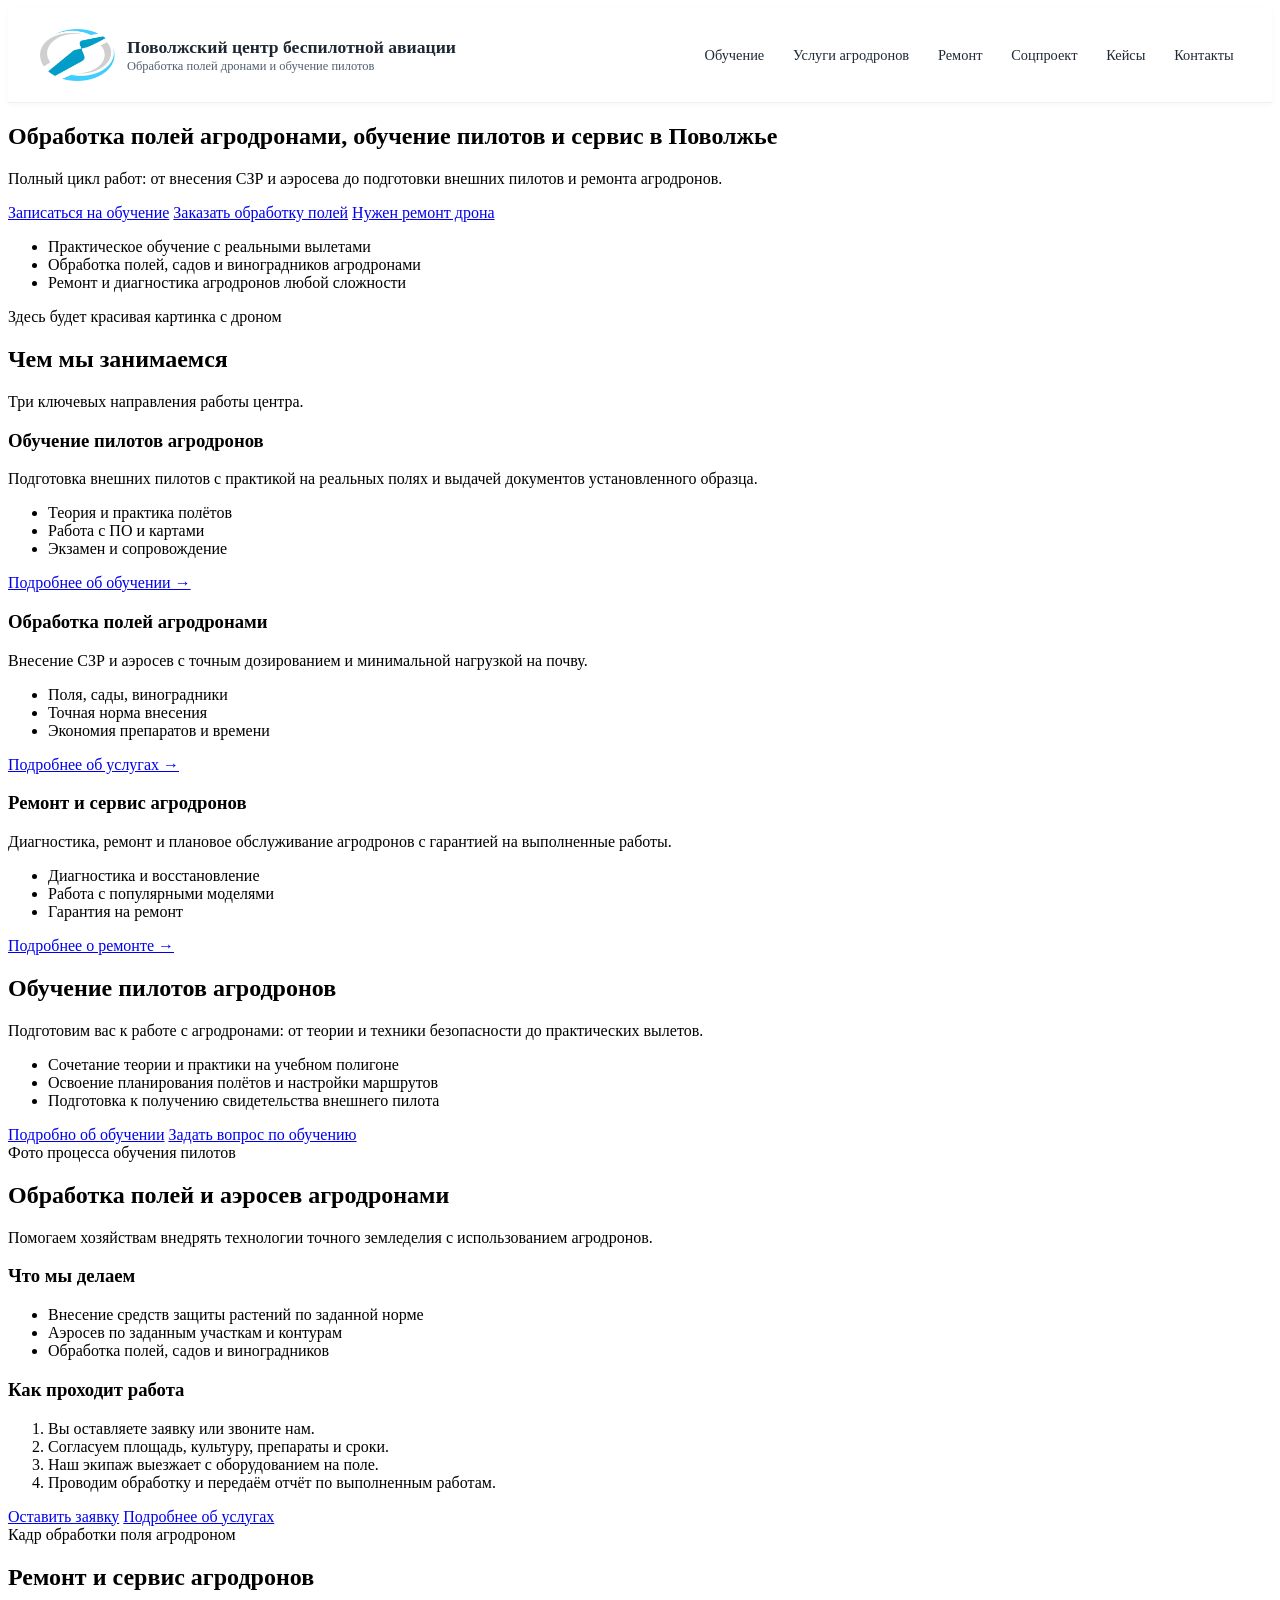
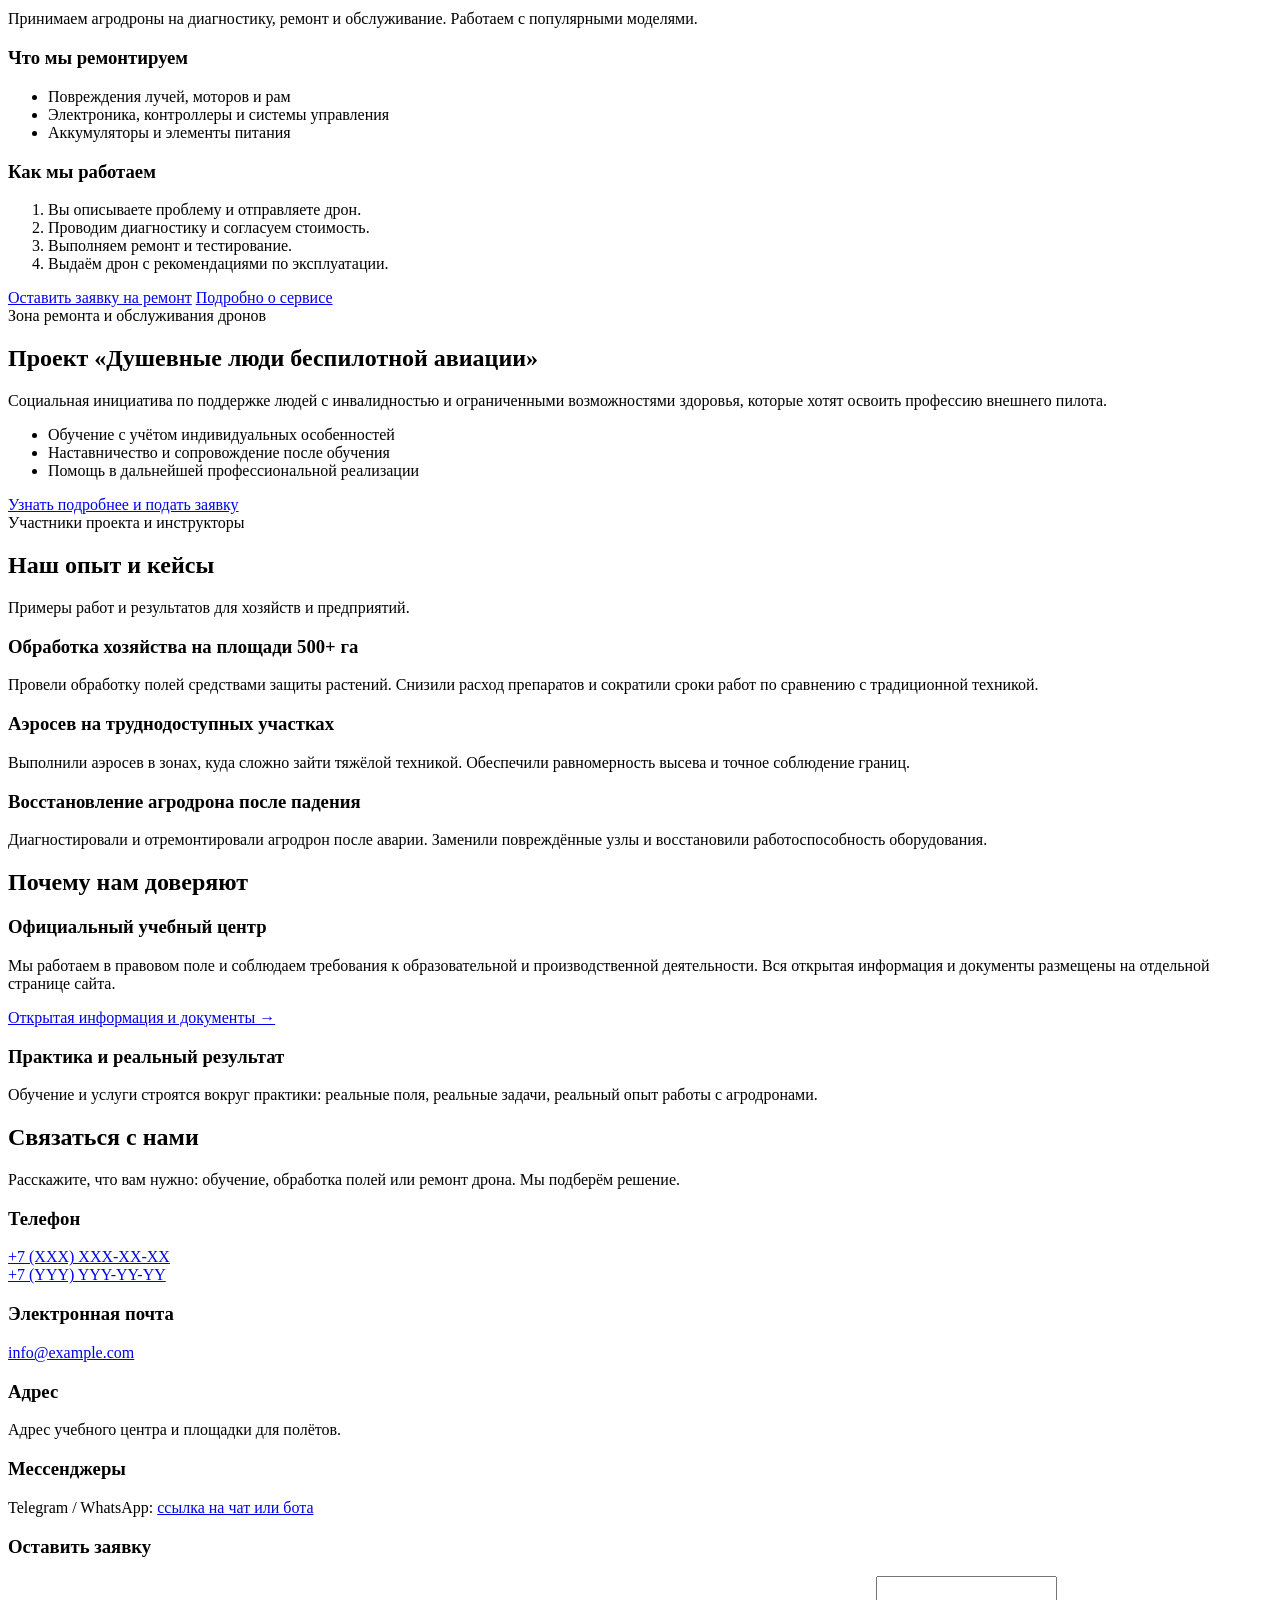
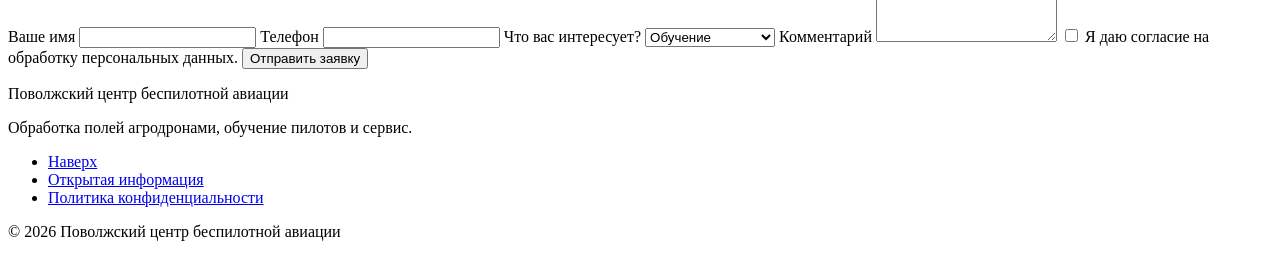
==== index.html @ 27fc717d "хэдер" ====
﻿<!DOCTYPE html>
<html lang="ru">
<head>
    <meta charset="UTF-8">
    <title>Поволжский центр беспилотной авиации — обработка полей и обучение пилотов</title>
    <meta name="viewport" content="width=device-width, initial-scale=1, viewport-fit=cover">
    <meta name="description"
          content="Обработка полей агродронами, обучение пилотов с выдачей свидетельства внешнего пилота, ремонт и сервис агродронов в Поволжье.">


    <link rel="stylesheet" href="assets/style/header-footer.css">
    <link rel="stylesheet" href="assets/style/layout.css">
    <link rel="stylesheet" href="assets/style/main.css">
    <link rel="stylesheet" href="assets/style/sections.css">

    <link rel="preconnect" href="https://fonts.googleapis.com">
    <link rel="preconnect" href="https://fonts.gstatic.com" crossorigin>
    <link href="https://fonts.googleapis.com/css2?family=Manrope:wght@400;500;600;700&display=swap" rel="stylesheet">
</head>

<body class="page">

<header class="site-header">
    <div class="site-header__inner">
        <a class="site-header__logo" href="/">
            <img
                    class="site-header__logo-img"
                    src="assets/img/logo/logo300.png"
                    srcset="
            assets/img/logo/logo300.png 1x,
            assets/img/logo/logo500.png 2x
             "
                    alt="Поволжский центр беспилотной авиации"
                    width="70"
                    height="70"
            >
            <div class="site-header__logo-text">
                <span class="site-header__logo-title">Поволжский центр беспилотной авиации</span>
                <span class="site-header__logo-subtitle">Обработка полей дронами и обучение пилотов</span>
            </div>
        </a>

        <nav class="site-nav" aria-label="Основная навигация">
            <button class="site-nav__toggle" type="button" aria-expanded="false" aria-label="Открыть меню">
                ☰
            </button>
            <ul class="site-nav__list">
                <li class="site-nav__item"><a href="#training" class="site-nav__link">Обучение</a></li>
                <li class="site-nav__item"><a href="#services" class="site-nav__link">Услуги агродронов</a></li>
                <li class="site-nav__item"><a href="#repair" class="site-nav__link">Ремонт</a></li>
                <li class="site-nav__item"><a href="#project-souls" class="site-nav__link">Соцпроект</a></li>
                <li class="site-nav__item"><a href="#cases" class="site-nav__link">Кейсы</a></li>
                <li class="site-nav__item"><a href="#contacts" class="site-nav__link">Контакты</a></li>
            </ul>
        </nav>
    </div>
</header>

<main class="page-main">

    <!-- HERO -->
    <section class="hero" id="top">
        <div class="hero__inner container">
            <div class="hero__content">
                <h1 class="hero__title">
                    Обработка полей агродронами, обучение пилотов и сервис в Поволжье
                </h1>
                <p class="hero__subtitle">
                    Полный цикл работ: от внесения СЗР и аэросева до подготовки внешних пилотов и ремонта агродронов.
                </p>
                <div class="hero__actions">
                    <a href="#training" class="btn btn--primary">Записаться на обучение</a>
                    <a href="#services" class="btn btn--outline">Заказать обработку полей</a>
                    <a href="#repair" class="btn btn--ghost">Нужен ремонт дрона</a>
                </div>
                <ul class="hero__facts">
                    <li>Практическое обучение с реальными вылетами</li>
                    <li>Обработка полей, садов и виноградников агродронами</li>
                    <li>Ремонт и диагностика агродронов любой сложности</li>
                </ul>
            </div>

            <div class="hero__media">
                <!-- Здесь может быть фото/коллаж дрона над полем -->
                <div class="hero__image-placeholder">
                    <!-- Заменишь на <img src="img/hero-drone.jpg" alt="Агродрон над полем"> -->
                    <span>Здесь будет красивая картинка с дроном</span>
                </div>
            </div>
        </div>
    </section>

    <!-- ТРИ НАПРАВЛЕНИЯ -->
    <section class="section section--light">
        <div class="section__inner container">
            <header class="section__header">
                <h2 class="section__title">Чем мы занимаемся</h2>
                <p class="section__subtitle">
                    Три ключевых направления работы центра.
                </p>
            </header>

            <div class="grid grid--3">
                <article class="card card--service">
                    <h3 class="card__title">Обучение пилотов агродронов</h3>
                    <p class="card__text">
                        Подготовка внешних пилотов с практикой на реальных полях и выдачей документов установленного образца.
                    </p>
                    <ul class="card__list">
                        <li>Теория и практика полётов</li>
                        <li>Работа с ПО и картами</li>
                        <li>Экзамен и сопровождение</li>
                    </ul>
                    <a href="#training" class="card__link">Подробнее об обучении →</a>
                </article>

                <article class="card card--service">
                    <h3 class="card__title">Обработка полей агродронами</h3>
                    <p class="card__text">
                        Внесение СЗР и аэросев с точным дозированием и минимальной нагрузкой на почву.
                    </p>
                    <ul class="card__list">
                        <li>Поля, сады, виноградники</li>
                        <li>Точная норма внесения</li>
                        <li>Экономия препаратов и времени</li>
                    </ul>
                    <a href="#services" class="card__link">Подробнее об услугах →</a>
                </article>

                <article class="card card--service">
                    <h3 class="card__title">Ремонт и сервис агродронов</h3>
                    <p class="card__text">
                        Диагностика, ремонт и плановое обслуживание агродронов с гарантией на выполненные работы.
                    </p>
                    <ul class="card__list">
                        <li>Диагностика и восстановление</li>
                        <li>Работа с популярными моделями</li>
                        <li>Гарантия на ремонт</li>
                    </ul>
                    <a href="#repair" class="card__link">Подробнее о ремонте →</a>
                </article>
            </div>
        </div>
    </section>

    <!-- ОБУЧЕНИЕ: ТИЗЕР -->
    <section class="section section--accent" id="training">
        <div class="section__inner container section__inner--split">
            <div class="section__content">
                <h2 class="section__title">Обучение пилотов агродронов</h2>
                <p class="section__subtitle">
                    Подготовим вас к работе с агродронами: от теории и техники безопасности до практических вылетов.
                </p>
                <ul class="section__list">
                    <li>Сочетание теории и практики на учебном полигоне</li>
                    <li>Освоение планирования полётов и настройки маршрутов</li>
                    <li>Подготовка к получению свидетельства внешнего пилота</li>
                </ul>
                <div class="section__actions">
                    <a href="/training.html" class="btn btn--primary">Подробно об обучении</a>
                    <a href="#contacts" class="btn btn--outline">Задать вопрос по обучению</a>
                </div>
            </div>
            <div class="section__media">
                <div class="section__image-placeholder">
                    <!-- Сюда фото обучения: ученики, инструктор, дрон -->
                    <span>Фото процесса обучения пилотов</span>
                </div>
            </div>
        </div>
    </section>

    <!-- УСЛУГИ ПО ПОЛЯМ -->
    <section class="section" id="services">
        <div class="section__inner container section__inner--split">
            <div class="section__content">
                <h2 class="section__title">Обработка полей и аэросев агродронами</h2>
                <p class="section__subtitle">
                    Помогаем хозяйствам внедрять технологии точного земледелия с использованием агродронов.
                </p>

                <h3 class="section__label">Что мы делаем</h3>
                <ul class="section__list">
                    <li>Внесение средств защиты растений по заданной норме</li>
                    <li>Аэросев по заданным участкам и контурам</li>
                    <li>Обработка полей, садов и виноградников</li>
                </ul>

                <h3 class="section__label">Как проходит работа</h3>
                <ol class="section__list section__list--ordered">
                    <li>Вы оставляете заявку или звоните нам.</li>
                    <li>Согласуем площадь, культуру, препараты и сроки.</li>
                    <li>Наш экипаж выезжает с оборудованием на поле.</li>
                    <li>Проводим обработку и передаём отчёт по выполненным работам.</li>
                </ol>

                <div class="section__actions">
                    <a href="#contacts" class="btn btn--primary">Оставить заявку</a>
                    <a href="/services.html" class="btn btn--ghost">Подробнее об услугах</a>
                </div>
            </div>
            <div class="section__media">
                <div class="section__image-placeholder">
                    <!-- Фото дрона над полем/садом -->
                    <span>Кадр обработки поля агродроном</span>
                </div>
            </div>
        </div>
    </section>

    <!-- РЕМОНТ -->
    <section class="section section--light" id="repair">
        <div class="section__inner container section__inner--split">
            <div class="section__content">
                <h2 class="section__title">Ремонт и сервис агродронов</h2>
                <p class="section__subtitle">
                    Принимаем агродроны на диагностику, ремонт и обслуживание. Работаем с популярными моделями.
                </p>

                <h3 class="section__label">Что мы ремонтируем</h3>
                <ul class="section__list">
                    <li>Повреждения лучей, моторов и рам</li>
                    <li>Электроника, контроллеры и системы управления</li>
                    <li>Аккумуляторы и элементы питания</li>
                </ul>

                <h3 class="section__label">Как мы работаем</h3>
                <ol class="section__list section__list--ordered">
                    <li>Вы описываете проблему и отправляете дрон.</li>
                    <li>Проводим диагностику и согласуем стоимость.</li>
                    <li>Выполняем ремонт и тестирование.</li>
                    <li>Выдаём дрон с рекомендациями по эксплуатации.</li>
                </ol>

                <div class="section__actions">
                    <a href="#contacts" class="btn btn--primary">Оставить заявку на ремонт</a>
                    <a href="/repair.html" class="btn btn--ghost">Подробно о сервисе</a>
                </div>
            </div>
            <div class="section__media">
                <div class="section__image-placeholder">
                    <!-- Фото мастерской / ремонт дрона -->
                    <span>Зона ремонта и обслуживания дронов</span>
                </div>
            </div>
        </div>
    </section>

    <!-- СОЦПРОЕКТ -->
    <section class="section section--accent" id="project-souls">
        <div class="section__inner container section__inner--split">
            <div class="section__content">
                <h2 class="section__title">Проект «Душевные люди беспилотной авиации»</h2>
                <p class="section__subtitle">
                    Социальная инициатива по поддержке людей с инвалидностью и ограниченными возможностями здоровья,
                    которые хотят освоить профессию внешнего пилота.
                </p>
                <ul class="section__list">
                    <li>Обучение с учётом индивидуальных особенностей</li>
                    <li>Наставничество и сопровождение после обучения</li>
                    <li>Помощь в дальнейшей профессиональной реализации</li>
                </ul>
                <div class="section__actions">
                    <a href="https://goo.su/6s7KTp" class="btn btn--primary" target="_blank" rel="noopener">
                        Узнать подробнее и подать заявку
                    </a>
                </div>
            </div>
            <div class="section__media">
                <div class="section__image-placeholder">
                    <!-- Фото людей на обучении/в проекте -->
                    <span>Участники проекта и инструкторы</span>
                </div>
            </div>
        </div>
    </section>

    <!-- КЕЙСЫ / ОПЫТ -->
    <section class="section" id="cases">
        <div class="section__inner container">
            <header class="section__header">
                <h2 class="section__title">Наш опыт и кейсы</h2>
                <p class="section__subtitle">
                    Примеры работ и результатов для хозяйств и предприятий.
                </p>
            </header>

            <div class="grid grid--3">
                <article class="card card--case">
                    <h3 class="card__title">Обработка хозяйства на площади 500+ га</h3>
                    <p class="card__text">
                        Провели обработку полей средствами защиты растений. Снизили расход препаратов и сократили
                        сроки работ по сравнению с традиционной техникой.
                    </p>
                </article>

                <article class="card card--case">
                    <h3 class="card__title">Аэросев на труднодоступных участках</h3>
                    <p class="card__text">
                        Выполнили аэросев в зонах, куда сложно зайти тяжёлой техникой. Обеспечили равномерность
                        высева и точное соблюдение границ.
                    </p>
                </article>

                <article class="card card--case">
                    <h3 class="card__title">Восстановление агродрона после падения</h3>
                    <p class="card__text">
                        Диагностировали и отремонтировали агродрон после аварии. Заменили повреждённые узлы и
                        восстановили работоспособность оборудования.
                    </p>
                </article>
            </div>
        </div>
    </section>

    <!-- ДОВЕРИЕ / ДОКИ -->
    <section class="section section--light" id="trust">
        <div class="section__inner container">
            <header class="section__header">
                <h2 class="section__title">Почему нам доверяют</h2>
            </header>

            <div class="grid grid--2">
                <div class="trust-block">
                    <h3 class="trust-block__title">Официальный учебный центр</h3>
                    <p class="trust-block__text">
                        Мы работаем в правовом поле и соблюдаем требования к образовательной и производственной
                        деятельности. Вся открытая информация и документы размещены на отдельной странице сайта.
                    </p>
                    <a href="/info.html" class="trust-block__link">Открытая информация и документы →</a>
                </div>

                <div class="trust-block">
                    <h3 class="trust-block__title">Практика и реальный результат</h3>
                    <p class="trust-block__text">
                        Обучение и услуги строятся вокруг практики: реальные поля, реальные задачи, реальный опыт
                        работы с агродронами.
                    </p>
                </div>
            </div>
        </div>
    </section>

    <!-- КОНТАКТЫ -->
    <section class="section section--contacts" id="contacts">
        <div class="section__inner container section__inner--split">
            <div class="section__content">
                <h2 class="section__title">Связаться с нами</h2>
                <p class="section__subtitle">
                    Расскажите, что вам нужно: обучение, обработка полей или ремонт дрона. Мы подберём решение.
                </p>

                <div class="contacts">
                    <div class="contacts__item">
                        <h3 class="contacts__label">Телефон</h3>
                        <!-- ПОДСТАВЬ СВОИ НОМЕРА -->
                        <p class="contacts__value">
                            <a href="tel:+7XXXXXXXXXX">+7 (XXX) XXX-XX-XX</a><br>
                            <a href="tel:+7YYYYYYYYYY">+7 (YYY) YYY-YY-YY</a>
                        </p>
                    </div>

                    <div class="contacts__item">
                        <h3 class="contacts__label">Электронная почта</h3>
                        <p class="contacts__value">
                            <a href="mailto:info@example.com">info@example.com</a>
                        </p>
                    </div>

                    <div class="contacts__item">
                        <h3 class="contacts__label">Адрес</h3>
                        <p class="contacts__value">
                            Адрес учебного центра и площадки для полётов. <br>
                            <!-- Подставь реальный адрес -->
                        </p>
                    </div>

                    <div class="contacts__item">
                        <h3 class="contacts__label">Мессенджеры</h3>
                        <p class="contacts__value">
                            Telegram / WhatsApp: <a href="#">ссылка на чат или бота</a>
                        </p>
                    </div>
                </div>
            </div>

            <div class="section__media">
                <form class="contact-form">
                    <h3 class="contact-form__title">Оставить заявку</h3>
                    <label class="contact-form__field">
                        <span class="contact-form__label">Ваше имя</span>
                        <input type="text" name="name" required>
                    </label>
                    <label class="contact-form__field">
                        <span class="contact-form__label">Телефон</span>
                        <input type="tel" name="phone" required>
                    </label>
                    <label class="contact-form__field">
                        <span class="contact-form__label">Что вас интересует?</span>
                        <select name="topic">
                            <option value="training">Обучение</option>
                            <option value="services">Обработка полей</option>
                            <option value="repair">Ремонт дрона</option>
                            <option value="other">Другое</option>
                        </select>
                    </label>
                    <label class="contact-form__field">
                        <span class="contact-form__label">Комментарий</span>
                        <textarea name="message" rows="4"></textarea>
                    </label>

                    <label class="contact-form__checkbox">
                        <input type="checkbox" name="agree" required>
                        <span>Я даю согласие на обработку персональных данных.</span>
                    </label>

                    <button type="submit" class="btn btn--primary contact-form__submit">
                        Отправить заявку
                    </button>
                </form>
            </div>
        </div>
    </section>

</main>

<footer class="site-footer">
    <div class="site-footer__inner container">
        <div class="site-footer__left">
            <p class="site-footer__title">
                Поволжский центр беспилотной авиации
            </p>
            <p class="site-footer__text">
                Обработка полей агродронами, обучение пилотов и сервис.
            </p>
        </div>
        <div class="site-footer__middle">
            <ul class="site-footer__nav">
                <li><a href="#top">Наверх</a></li>
                <li><a href="/info.html">Открытая информация</a></li>
                <li><a href="/policy.html">Политика конфиденциальности</a></li>
            </ul>
        </div>
        <div class="site-footer__right">
            <p class="site-footer__copy">
                © <span id="js-year">2025</span> Поволжский центр беспилотной авиации
            </p>
        </div>
    </div>

    <script>
        // Обновление года в футере
        (function () {
            var y = new Date().getFullYear();
            var el = document.getElementById('js-year');
            if (el) el.textContent = y;
        })();

        // Простейший тоггл-меню для мобилок
        (function () {
            var toggle = document.querySelector('.site-nav__toggle');
            var list = document.querySelector('.site-nav__list');
            if (!toggle || !list) return;
            toggle.addEventListener('click', function () {
                var expanded = toggle.getAttribute('aria-expanded') === 'true';
                toggle.setAttribute('aria-expanded', String(!expanded));
                list.classList.toggle('site-nav__list--open');
            });
        })();
    </script>
</footer>

</body>
</html>
---- assets/style/header-footer.css ----
﻿:root {
    /* Цвета хэдера */
    --header-bg: #ffffff;
    --header-border-color: rgba(0, 0, 0, 0.06);
    --header-shadow: 0 2px 6px rgba(0, 0, 0, 0.03);
    --header-shadow-mobile: 0 4px 18px rgba(0, 0, 0, 0.06);

    --header-max-width: 1200px;
    --header-padding-y: 0.6rem;
    --header-padding-x: 1.25rem;

    --logo-size: 75px;
    --logo-title-size: 1.1rem;
    --logo-subtitle-size: 0.78rem;
    --logo-title-color: #1c2733;
    --logo-subtitle-color: #53606f;

    /* Навигация */
    --nav-gap: 1.5rem;
    --nav-link-gap: 1rem;
    --nav-link-font-size: 0.9rem;
    --nav-link-color: #1f2a36;
    --nav-link-hover-color: #2c78b5;
    --nav-underline-start: #286095;
    --nav-underline-end: #2b875a;
}


/* Header */

.site-header {
    position: sticky;
    top: 0;
    z-index: 100;
    background: var(--header-bg);
    border-bottom: 1px solid var(--header-border-color);
    box-shadow: var(--header-shadow);
}

.site-header__inner {
    max-width: var(--header-max-width);
    margin: 0 auto;
    padding: var(--header-padding-y) var(--header-padding-x);

    display: flex;
    align-items: center;
    justify-content: space-between;
    gap: 1.5rem;
}

/* Логотип */

.site-header__logo {
    display: inline-flex;
    align-items: center;
    gap: 0.75rem;
    text-decoration: none;
}

.site-header__logo-img {
    display: block;
    width: var(--logo-size);
    height: var(--logo-size);
    object-fit: contain;
}

.site-header__logo-text {
    display: flex;
    flex-direction: column;
}

.site-header__logo-title {
    font-size: var(--logo-title-size);
    font-weight: 700;
    line-height: 1.3;
    color: var(--logo-title-color);
}

.site-header__logo-subtitle {
    font-size: var(--logo-subtitle-size);
    font-weight: 500;
    line-height: 1.3;
    color: var(--logo-subtitle-color);
}

/* Навигация (desktop) */

.site-nav {
    display: flex;
    align-items: center;
    gap: var(--nav-gap);
}

/* Кнопка-бургер по умолчанию прячем на десктопе */

.site-nav__toggle {
    display: none;
    border: none;
    background: transparent;
    font-size: 1.4rem;
    cursor: pointer;
}

.site-nav__list {
    display: flex;
    align-items: center;
    gap: var(--nav-link-gap);
    list-style: none;
    margin: 0;
    padding: 0;
}

.site-nav__link {
    position: relative;
    display: inline-flex;
    align-items: center;
    padding: 0.35rem 0.4rem;
    font-size: var(--nav-link-font-size);
    font-weight: 500;
    text-decoration: none;
    color: var(--nav-link-color);
    white-space: nowrap;
    transition: color 0.15s ease;
}

.site-nav__link::after {
    content: "";
    position: absolute;
    left: 0.4rem;
    right: 0.4rem;
    bottom: 0.15rem;
    height: 2px;
    border-radius: 999px;
    background: linear-gradient(
            90deg,
            var(--nav-underline-start),
            var(--nav-underline-end)
    );
    transform: scaleX(0);
    transform-origin: center;
    transition: transform 0.18s ease-out;
}

.site-nav__link:hover {
    color: var(--nav-link-hover-color);
}

.site-nav__link:hover::after {
    transform: scaleX(1);
}

/*  Адаптация под разные ширины  */

/* 1150px - слегка уменьшаем лого и заголовок */
@media (max-width: 1150px) {
    .site-header {
        --logo-size: 60px;
        --logo-title-size: 1.1rem;
    }
}

@media (max-width: 995px) {
    .site-header {
        --nav-link-font-size: 0.85rem;
    }

    .site-nav__list {
        gap: 0.8rem;
    }
}

/* 860px — ещё немного уменьшаем лого и заголовок */
@media (max-width: 860px) {
    .site-header {
        --logo-size: 50px;
        --logo-title-size: 1rem;
    }
}

/* Мобильная адаптация (бургер) */
@media (max-width: 800px) {
    .site-header__inner {
        padding: 0.5rem 1rem;
    }

    .site-header {
        --logo-size: 48px;
        --logo-title-size: 0.9rem;
        --logo-subtitle-size: 0.7rem;
        --nav-link-font-size: 0.9rem;    /* меню в выезжающей панели можно оставить чуть крупнее */
    }

    .site-nav__toggle {
        display: inline-flex;
    }

    .site-nav__list {
        position: absolute;
        inset-inline: 0;
        top: 100%;
        margin-top: 0;
        padding: 0.5rem 1rem 0.8rem;
        flex-direction: column;
        align-items: flex-start;
        gap: 0.4rem;

        background: var(--header-bg);
        border-bottom: 1px solid var(--header-border-color);
        box-shadow: var(--header-shadow-mobile);

        max-height: 0;
        overflow: hidden;
        opacity: 0;
        pointer-events: none;
        transition: max-height 0.2s ease, opacity 0.18s ease;
    }

    .site-nav__list--open {
        max-height: 260px;
        opacity: 1;
        pointer-events: auto;
    }

    .site-nav__link {
        padding: 0.25rem 0;
    }
}

@media (min-width: 625px) and (max-width: 800px) {
    .site-header {
        --logo-size: 60px;
        --logo-title-size: 1.1rem;
        --logo-subtitle-size: 0.8rem;
        --nav-link-font-size: 0.9rem;
    }
}
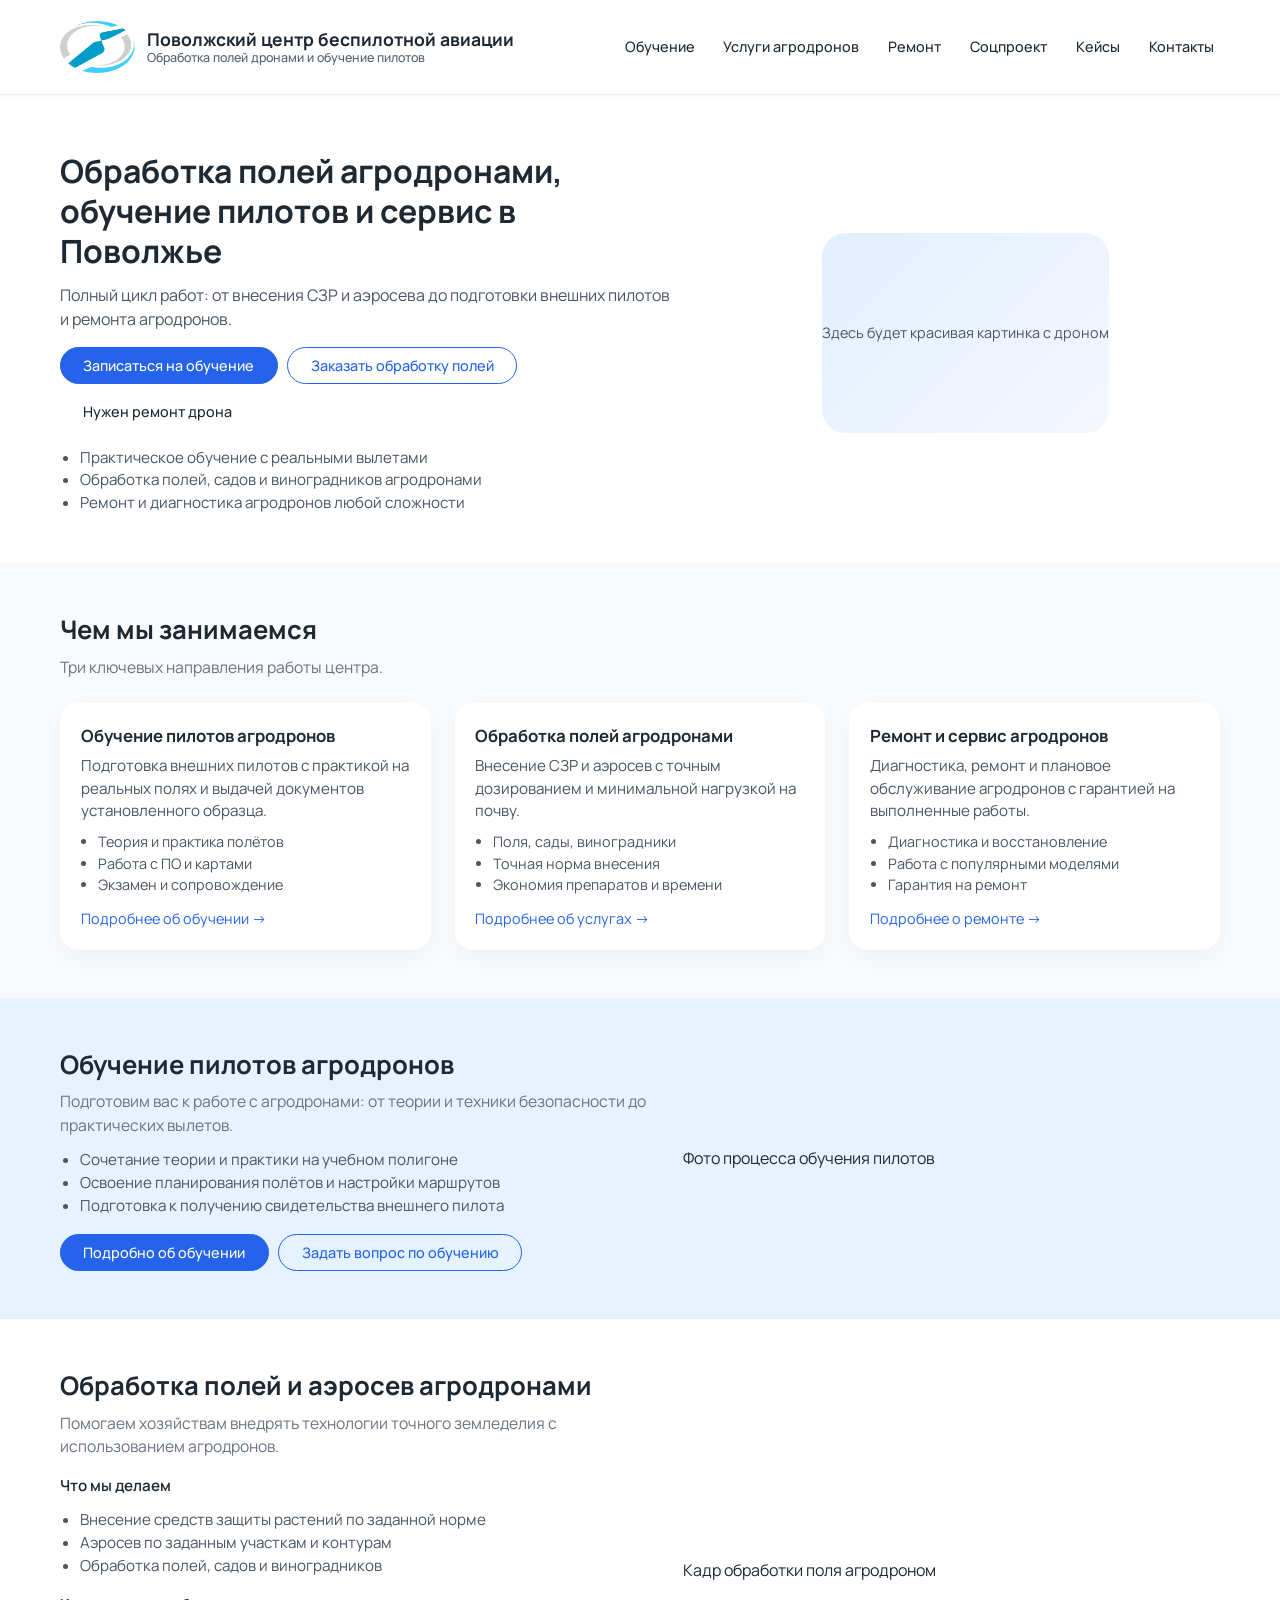
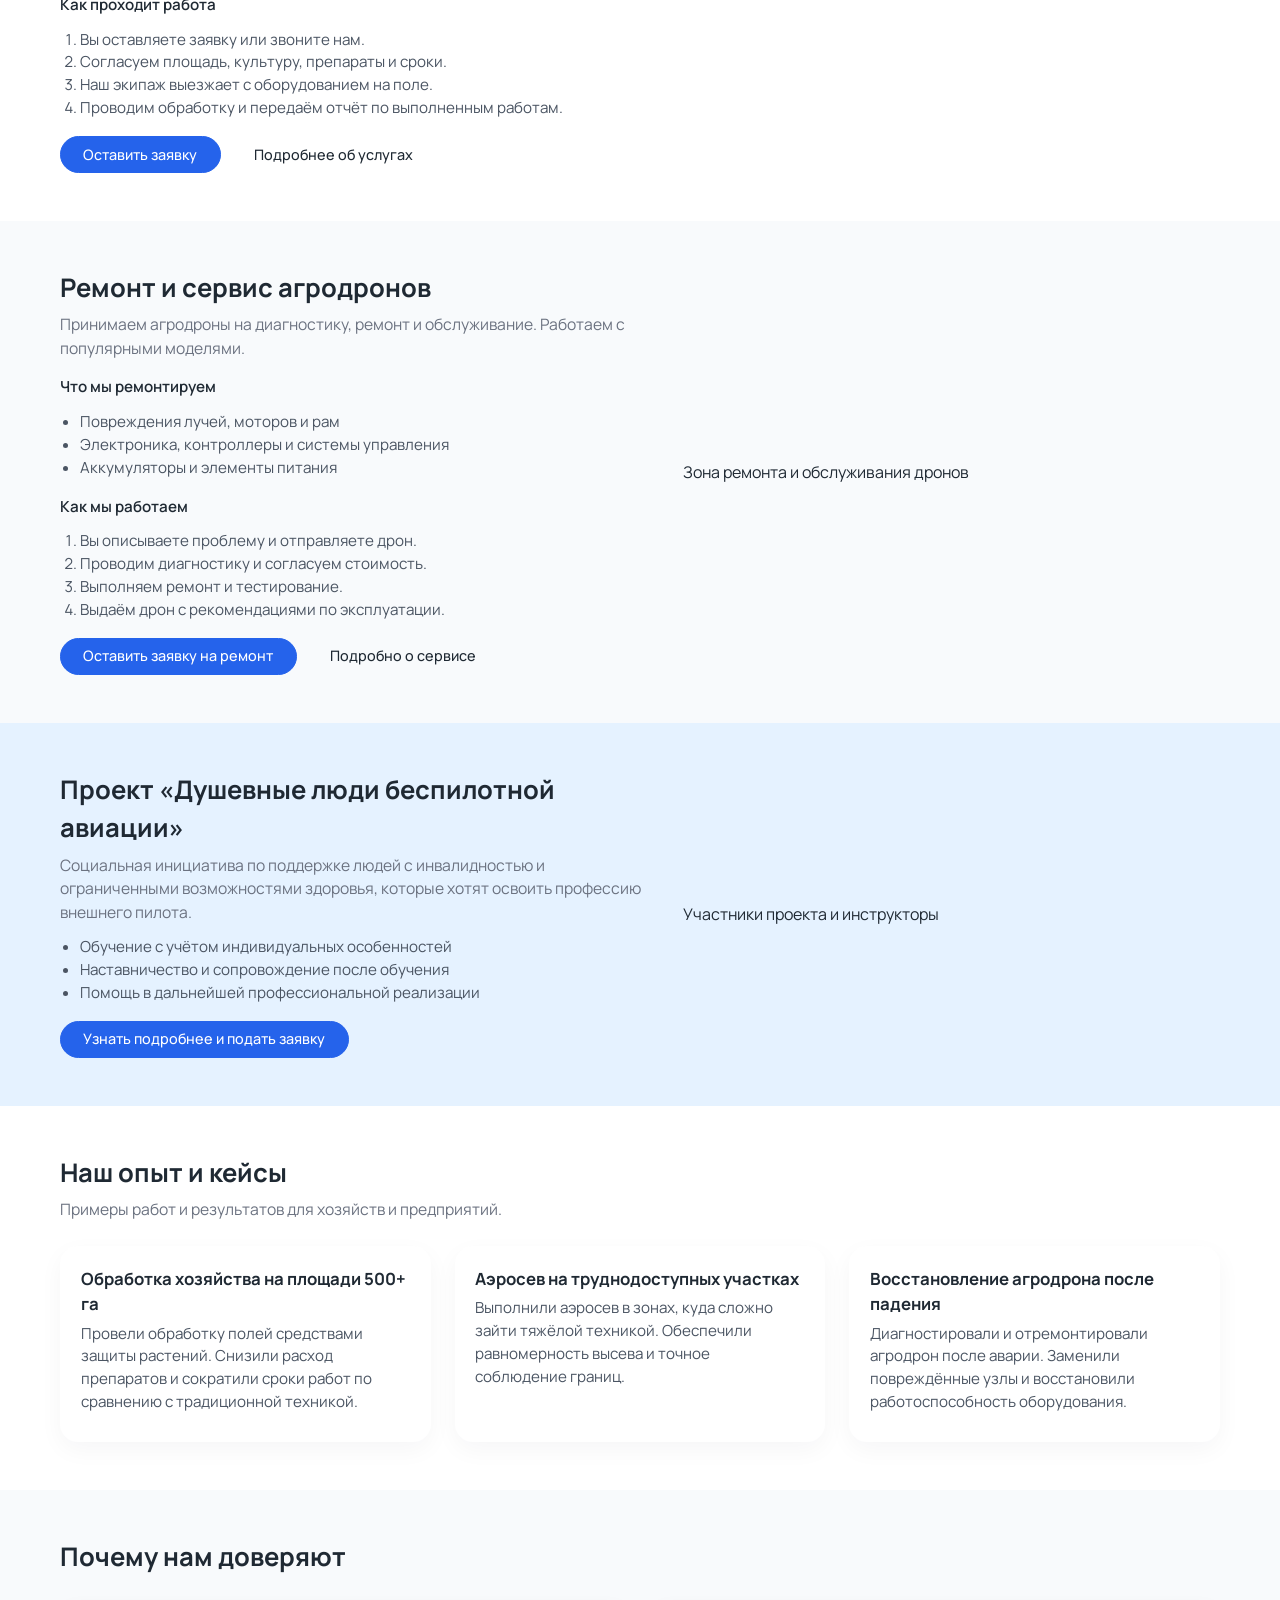
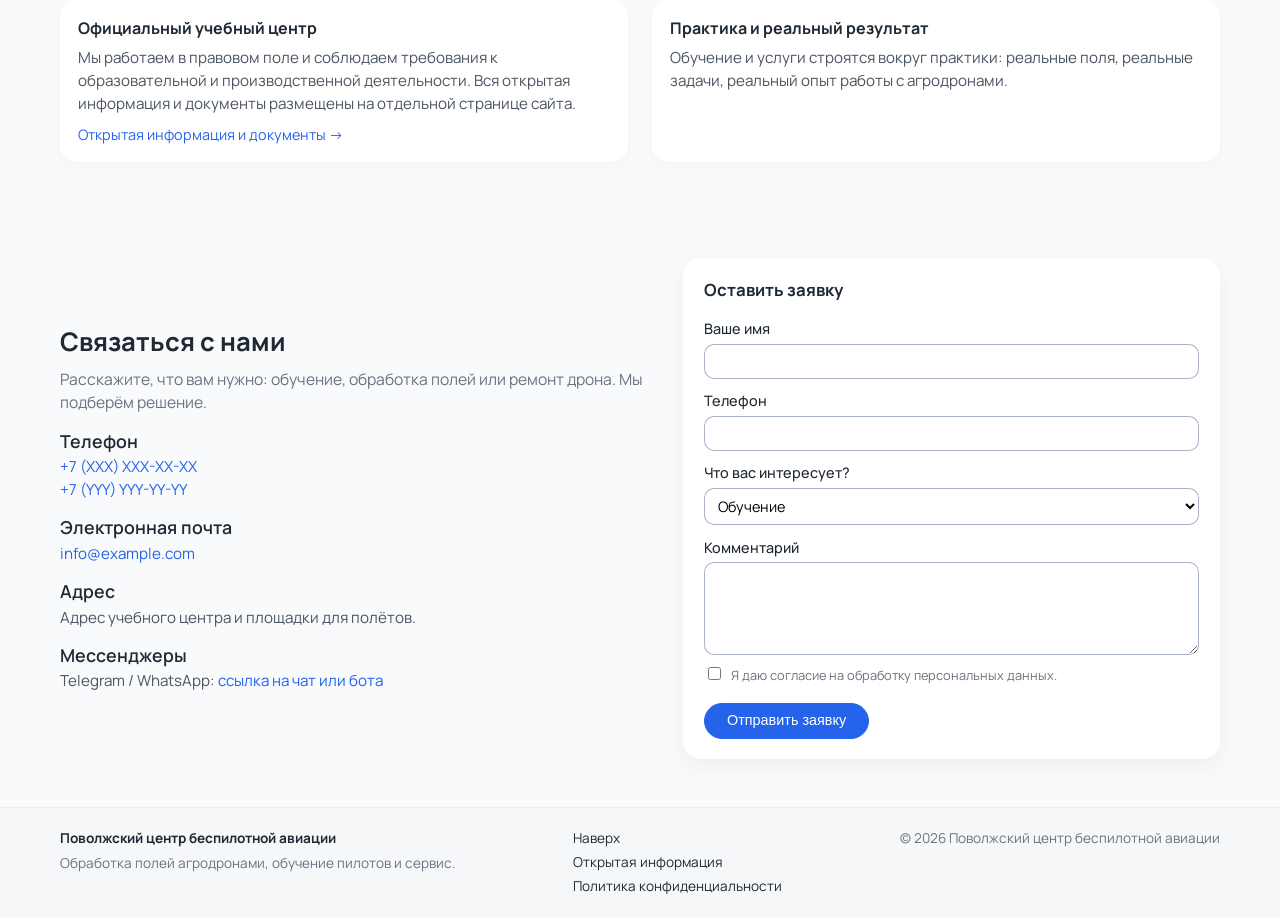
==== commit 5f8db057: "база" ====
--- a/index.html
+++ b/index.html
@@ -8,9 +8,9 @@
           content="Обработка полей агродронами, обучение пилотов с выдачей свидетельства внешнего пилота, ремонт и сервис агродронов в Поволжье.">
 
 
+    <link rel="stylesheet" href="assets/style/main.css">
+    <link rel="stylesheet" href="assets/style/layout.css">
     <link rel="stylesheet" href="assets/style/header-footer.css">
-    <link rel="stylesheet" href="assets/style/layout.css">
-    <link rel="stylesheet" href="assets/style/main.css">
     <link rel="stylesheet" href="assets/style/sections.css">
 
     <link rel="preconnect" href="https://fonts.googleapis.com">
--- a/assets/style/main.css
+++ b/assets/style/main.css
@@ -0,0 +1,183 @@
+﻿:root {
+    color-scheme: light;
+
+    /* Общие цвета страницы */
+    --page-bg: #f5f7fa;
+    --text-main: #1f2933;
+    --text-soft: #4b5563;
+    --text-muted: #6b7280;
+
+    /* Ссылки / акценты */
+    --link-color: #2563eb;
+    --link-hover-color: #1d4ed8;
+
+    /* Обводки, разделители, тени */
+    --border-subtle: rgba(15, 23, 42, 0.06);
+    --shadow-soft: 0 2px 6px rgba(15, 23, 42, 0.04);
+
+    /* Layout */
+    --layout-max-width: 1200px;
+    --layout-padding-x: 1.25rem;
+
+    /* Header */
+    --header-bg: #ffffff;
+    --header-border-color: var(--border-subtle);
+    --header-shadow: 0 2px 6px rgba(0, 0, 0, 0.03);
+    --header-shadow-mobile: 0 4px 18px rgba(0, 0, 0, 0.06);
+
+    --logo-size: 80px;
+    --logo-title-size: 1.2rem;
+    --logo-subtitle-size: 0.78rem;
+    --logo-title-color: #1c2733;
+    --logo-subtitle-color: #53606f;
+
+    --nav-gap: 1.5rem;
+    --nav-link-gap: 1rem;
+    --nav-link-font-size: 0.9rem;
+    --nav-link-color: #1f2a36;
+    --nav-link-hover-color: #2c78b5;
+    --nav-underline-start: #286095;
+    --nav-underline-end: #2b875a;
+
+    /* Footer */
+    --footer-bg: #f5f7f9;
+    --footer-border-color: rgba(0, 0, 0, 0.04);
+    --footer-text-color: #4a5563;
+    --footer-muted-color: #6b7280;
+    --footer-link-color: #1f2933;
+    --footer-link-hover-color: #2c78b5;
+    --footer-font-size: 0.85rem;
+    --footer-padding-y: 1.25rem;
+    --footer-padding-x: 1.25rem;
+
+    /* Секции / карточки */
+    --section-bg: #ffffff;
+    --section-bg-soft: #f8fafc;
+    --section-bg-accent: #e5f2ff;
+    --section-padding-y: 3rem;
+
+    --card-bg: #ffffff;
+    --card-radius: 18px;
+    --card-shadow: 0 8px 24px rgba(15, 23, 42, 0.04);
+
+    /* Кнопки */
+    --btn-radius: 999px;
+    --btn-font-size: 0.9rem;
+    --btn-primary-bg: #2563eb;
+    --btn-primary-hover-bg: #1d4ed8;
+    --btn-primary-color: #ffffff;
+
+    --btn-outline-border: #2563eb;
+    --btn-outline-color: #2563eb;
+    --btn-outline-hover-bg: rgba(37, 99, 235, 0.06);
+
+    --btn-ghost-color: #1f2933;
+    --btn-ghost-hover-bg: rgba(15, 23, 42, 0.04);
+}
+
+/* ===== СБРОС / БАЗА ===== */
+
+*,
+*::before,
+*::after {
+    box-sizing: border-box;
+}
+
+html,
+body {
+    margin: 0;
+    padding: 0;
+}
+
+body {
+    font-family: "Manrope", system-ui, -apple-system, BlinkMacSystemFont, "Segoe UI", sans-serif;
+    background: var(--page-bg);
+    color: var(--text-main);
+    line-height: 1.5;
+}
+
+img {
+    max-width: 100%;
+    height: auto;
+    display: block;
+}
+
+a {
+    color: var(--link-color);
+    text-decoration: none;
+}
+
+a:hover {
+    color: var(--link-hover-color);
+}
+
+p {
+    margin: 0 0 0.75rem;
+}
+
+h1,
+h2,
+h3,
+h4 {
+    margin: 0 0 0.75rem;
+    font-weight: 700;
+}
+
+/* ===== КНОПКИ ===== */
+
+.btn {
+    display: inline-flex;
+    align-items: center;
+    justify-content: center;
+    padding: 0.55rem 1.4rem;
+    border-radius: var(--btn-radius);
+    border: 1px solid transparent;
+
+    font-size: var(--btn-font-size);
+    font-weight: 500;
+    line-height: 1.2;
+
+    cursor: pointer;
+    text-decoration: none;
+
+    transition:
+            background-color 0.18s ease,
+            color 0.18s ease,
+            border-color 0.18s ease,
+            transform 0.1s ease;
+}
+
+.btn:active {
+    transform: translateY(1px);
+}
+
+.btn--primary {
+    background: var(--btn-primary-bg);
+    color: var(--btn-primary-color);
+    border-color: var(--btn-primary-bg);
+}
+
+.btn--primary:hover {
+    background: var(--btn-primary-hover-bg);
+    border-color: var(--btn-primary-hover-bg);
+}
+
+.btn--outline {
+    background: transparent;
+    color: var(--btn-outline-color);
+    border-color: var(--btn-outline-border);
+}
+
+.btn--outline:hover {
+    background: var(--btn-outline-hover-bg);
+}
+
+.btn--ghost {
+    background: transparent;
+    color: var(--btn-ghost-color);
+    border-color: transparent;
+}
+
+.btn--ghost:hover {
+    background: var(--btn-ghost-hover-bg);
+}
--- a/assets/style/layout.css
+++ b/assets/style/layout.css
@@ -0,0 +1,52 @@
+﻿/* ===== ЛЕЙАУТ ===== */
+
+.page {
+    min-height: 100vh;
+    display: flex;
+    flex-direction: column;
+}
+
+.page-main {
+    flex: 1 0 auto;
+}
+
+.site-footer {
+    flex-shrink: 0;
+}
+
+/* Общий контейнер */
+
+.container {
+    width: 100%;
+    max-width: var(--layout-max-width);
+    margin: 0 auto;
+    padding-inline: var(--layout-padding-x);
+}
+
+/* Сетки */
+
+.grid {
+    display: grid;
+    gap: 1.5rem;
+}
+
+.grid--2 {
+    grid-template-columns: repeat(2, minmax(0, 1fr));
+}
+
+.grid--3 {
+    grid-template-columns: repeat(3, minmax(0, 1fr));
+}
+
+@media (max-width: 960px) {
+    .grid--3 {
+        grid-template-columns: repeat(2, minmax(0, 1fr));
+    }
+}
+
+@media (max-width: 640px) {
+    .grid--2,
+    .grid--3 {
+        grid-template-columns: minmax(0, 1fr);
+    }
+}
--- a/assets/style/header-footer.css
+++ b/assets/style/header-footer.css
@@ -23,6 +23,18 @@
     --nav-link-hover-color: #2c78b5;
     --nav-underline-start: #286095;
     --nav-underline-end: #2b875a;
+
+
+    /* Футер */
+    --footer-bg: #f5f7f9;
+    --footer-border-color: rgba(0, 0, 0, 0.04);
+    --footer-text-color: #4a5563;
+    --footer-muted-color: #6b7280;
+    --footer-link-color: #1f2933;
+    --footer-link-hover-color: #2c78b5;
+    --footer-font-size: 0.85rem;
+    --footer-padding-y: 1.25rem;
+    --footer-padding-x: 1.25rem;
 }
 
 
@@ -234,3 +246,92 @@
         --nav-link-font-size: 0.9rem;
     }
 }
+
+
+/* Footer*/
+
+.site-footer {
+    background: var(--footer-bg);
+    border-top: 1px solid var(--footer-border-color);
+    font-size: var(--footer-font-size);
+    color: var(--footer-text-color);
+}
+
+.site-footer__inner {
+    max-width: var(--header-max-width);
+    margin: 0 auto;
+    padding: var(--footer-padding-y) var(--footer-padding-x);
+
+    display: flex;
+    align-items: flex-start;
+    justify-content: space-between;
+    gap: 2rem;
+    flex-wrap: wrap;
+}
+
+/* Левая колонка */
+
+.site-footer__title {
+    margin: 0 0 0.3rem;
+    font-weight: 700;
+    color: var(--footer-link-color);
+}
+
+.site-footer__text {
+    margin: 0;
+    color: var(--footer-muted-color);
+}
+
+/* Средняя колонка */
+
+.site-footer__nav {
+    list-style: none;
+    padding: 0;
+    margin: 0;
+
+    display: flex;
+    flex-direction: column;
+    gap: 0.25rem;
+}
+
+.site-footer__nav a {
+    text-decoration: none;
+    color: var(--footer-link-color);
+    transition: color 0.15s ease;
+}
+
+.site-footer__nav a:hover {
+    color: var(--footer-link-hover-color);
+}
+
+/* Правая колонка (копирайт) */
+
+.site-footer__copy {
+    margin: 0;
+    color: var(--footer-muted-color);
+    text-align: right;
+}
+
+/* Адаптация под маленькие экраны */
+
+@media (max-width: 720px) {
+    .site-footer__inner {
+        flex-direction: column;
+        align-items: flex-start;
+        gap: 1rem;
+    }
+
+    .site-footer__copy {
+        text-align: left;
+    }
+}
+
+@media (max-width: 480px) {
+    .site-footer__inner {
+        padding-inline: 1rem;
+    }
+
+    .site-footer__title {
+        font-size: 0.95rem;
+    }
+}
--- a/assets/style/sections.css
+++ b/assets/style/sections.css
@@ -0,0 +1,311 @@
+﻿/* ===== ОБЩИЕ СЕКЦИИ ===== */
+
+.section {
+    padding-block: var(--section-padding-y);
+    background: var(--section-bg);
+}
+
+.section--light {
+    background: var(--section-bg-soft);
+}
+
+.section--accent {
+    background: var(--section-bg-accent);
+}
+
+.section--contacts {
+    background: var(--section-bg-soft);
+}
+
+.section__inner {
+    max-width: var(--layout-max-width);
+    margin: 0 auto;
+    padding-inline: var(--layout-padding-x);
+}
+
+.section__inner--split {
+    display: grid;
+    grid-template-columns: minmax(0, 1.1fr) minmax(0, 1fr);
+    gap: 2rem;
+    align-items: center;
+}
+
+.section__header {
+    margin-bottom: 1.5rem;
+}
+
+.section__title {
+    font-size: 1.6rem;
+    margin-bottom: 0.4rem;
+}
+
+.section__subtitle {
+    font-size: 0.98rem;
+    color: var(--text-muted);
+    max-width: 40rem;
+}
+
+.section__label {
+    margin-top: 1rem;
+    font-size: 0.95rem;
+    font-weight: 600;
+}
+
+.section__list {
+    margin: 0.4rem 0 0.8rem;
+    padding-left: 1.25rem;
+    font-size: 0.95rem;
+    color: var(--text-soft);
+}
+
+.section__list--ordered {
+    list-style: decimal;
+}
+
+.section__actions {
+    display: flex;
+    flex-wrap: wrap;
+    gap: 0.6rem;
+    margin-top: 1rem;
+}
+
+/* ===== HERO ===== */
+
+.hero {
+    padding-block: 3.5rem 3rem;
+    background: #ffffff;
+}
+
+.hero__inner {
+    max-width: var(--layout-max-width);
+    margin: 0 auto;
+    padding-inline: var(--layout-padding-x);
+
+    display: grid;
+    grid-template-columns: minmax(0, 1.2fr) minmax(0, 1fr);
+    gap: 2.5rem;
+    align-items: center;
+}
+
+.hero__title {
+    font-size: 2rem;
+    line-height: 1.25;
+    margin-bottom: 0.75rem;
+}
+
+.hero__subtitle {
+    font-size: 1rem;
+    color: var(--text-soft);
+    margin-bottom: 1rem;
+}
+
+.hero__actions {
+    display: flex;
+    flex-wrap: wrap;
+    gap: 0.6rem;
+    margin-bottom: 1rem;
+}
+
+.hero__facts {
+    margin: 0;
+    padding-left: 1.25rem;
+    font-size: 0.95rem;
+    color: var(--text-soft);
+}
+
+.hero__media {
+    justify-self: center;
+}
+
+.hero__image-placeholder {
+    width: 100%;
+    min-height: 200px;
+    border-radius: 24px;
+    background: linear-gradient(135deg, #e1efff, #f5f7ff);
+    display: flex;
+    align-items: center;
+    justify-content: center;
+    color: #4b5563;
+    font-size: 0.9rem;
+}
+
+/* ===== КАРТОЧКИ ===== */
+
+.card {
+    background: var(--card-bg);
+    border-radius: var(--card-radius);
+    box-shadow: var(--card-shadow);
+    padding: 1.25rem 1.3rem;
+}
+
+.card__title {
+    font-size: 1.05rem;
+    margin-bottom: 0.4rem;
+}
+
+.card__text {
+    font-size: 0.95rem;
+    color: var(--text-soft);
+    margin-bottom: 0.5rem;
+}
+
+.card__list {
+    margin: 0 0 0.6rem;
+    padding-left: 1.1rem;
+    font-size: 0.9rem;
+    color: var(--text-soft);
+}
+
+.card__link {
+    font-size: 0.9rem;
+}
+
+/* ===== БЛОК ДОВЕРИЯ / TRUST ===== */
+
+.trust-block {
+    padding: 1rem 1.1rem;
+    border-radius: 16px;
+    background: #ffffff;
+    box-shadow: 0 4px 14px rgba(15, 23, 42, 0.03);
+}
+
+.trust-block__title {
+    margin: 0 0 0.45rem;
+    font-size: 1rem;
+}
+
+.trust-block__text {
+    margin: 0;
+    font-size: 0.95rem;
+    color: var(--text-soft);
+}
+
+.trust-block__link {
+    display: inline-flex;
+    margin-top: 0.5rem;
+    font-size: 0.9rem;
+}
+
+/* ===== КОНТАКТЫ / ФОРМА ===== */
+
+.contacts {
+    display: grid;
+    gap: 0.8rem;
+    margin-top: 0.8rem;
+}
+
+.contacts__item {
+    font-size: 0.95rem;
+}
+
+.contacts__label {
+    margin: 0 0 0.1rem;
+    font-weight: 600;
+}
+
+.contacts__value {
+    margin: 0;
+    color: var(--text-soft);
+}
+
+/* Форма */
+
+.contact-form {
+    padding: 1.2rem 1.3rem;
+    border-radius: 18px;
+    background: #ffffff;
+    box-shadow: 0 8px 24px rgba(15, 23, 42, 0.05);
+    display: flex;
+    flex-direction: column;
+    gap: 0.7rem;
+}
+
+.contact-form__title {
+    margin: 0 0 0.3rem;
+    font-size: 1.05rem;
+}
+
+.contact-form__field {
+    display: flex;
+    flex-direction: column;
+    gap: 0.25rem;
+    font-size: 0.9rem;
+}
+
+.contact-form__label {
+    font-weight: 500;
+}
+
+.contact-form input,
+.contact-form select,
+.contact-form textarea {
+    font-family: inherit;
+    font-size: 0.9rem;
+    padding: 0.45rem 0.6rem;
+    border-radius: 10px;
+    border: 1px solid rgba(148, 163, 184, 0.8);
+    background: #ffffff;
+}
+
+.contact-form textarea {
+    resize: vertical;
+    min-height: 90px;
+}
+
+.contact-form__checkbox {
+    display: flex;
+    align-items: flex-start;
+    gap: 0.45rem;
+    font-size: 0.8rem;
+    color: var(--text-muted);
+}
+
+.contact-form__checkbox input {
+    margin-top: 0.1rem;
+}
+
+.contact-form__submit {
+    margin-top: 0.4rem;
+    align-self: flex-start;
+}
+
+/* ===== АДАПТИВ ДЛЯ СЕКЦИЙ ===== */
+
+@media (max-width: 960px) {
+    .hero__inner,
+    .section__inner--split {
+        grid-template-columns: minmax(0, 1fr);
+    }
+
+    .hero__media {
+        order: -1;
+    }
+}
+
+@media (max-width: 640px) {
+    .section {
+        padding-block: 2.2rem;
+    }
+
+    .hero {
+        padding-block: 2.5rem 2rem;
+    }
+
+    .hero__title {
+        font-size: 1.6rem;
+    }
+
+    .section__title {
+        font-size: 1.4rem;
+    }
+
+    .section__actions {
+        flex-direction: column;
+        align-items: stretch;
+    }
+
+    .hero__actions {
+        flex-direction: column;
+        align-items: stretch;
+    }
+}
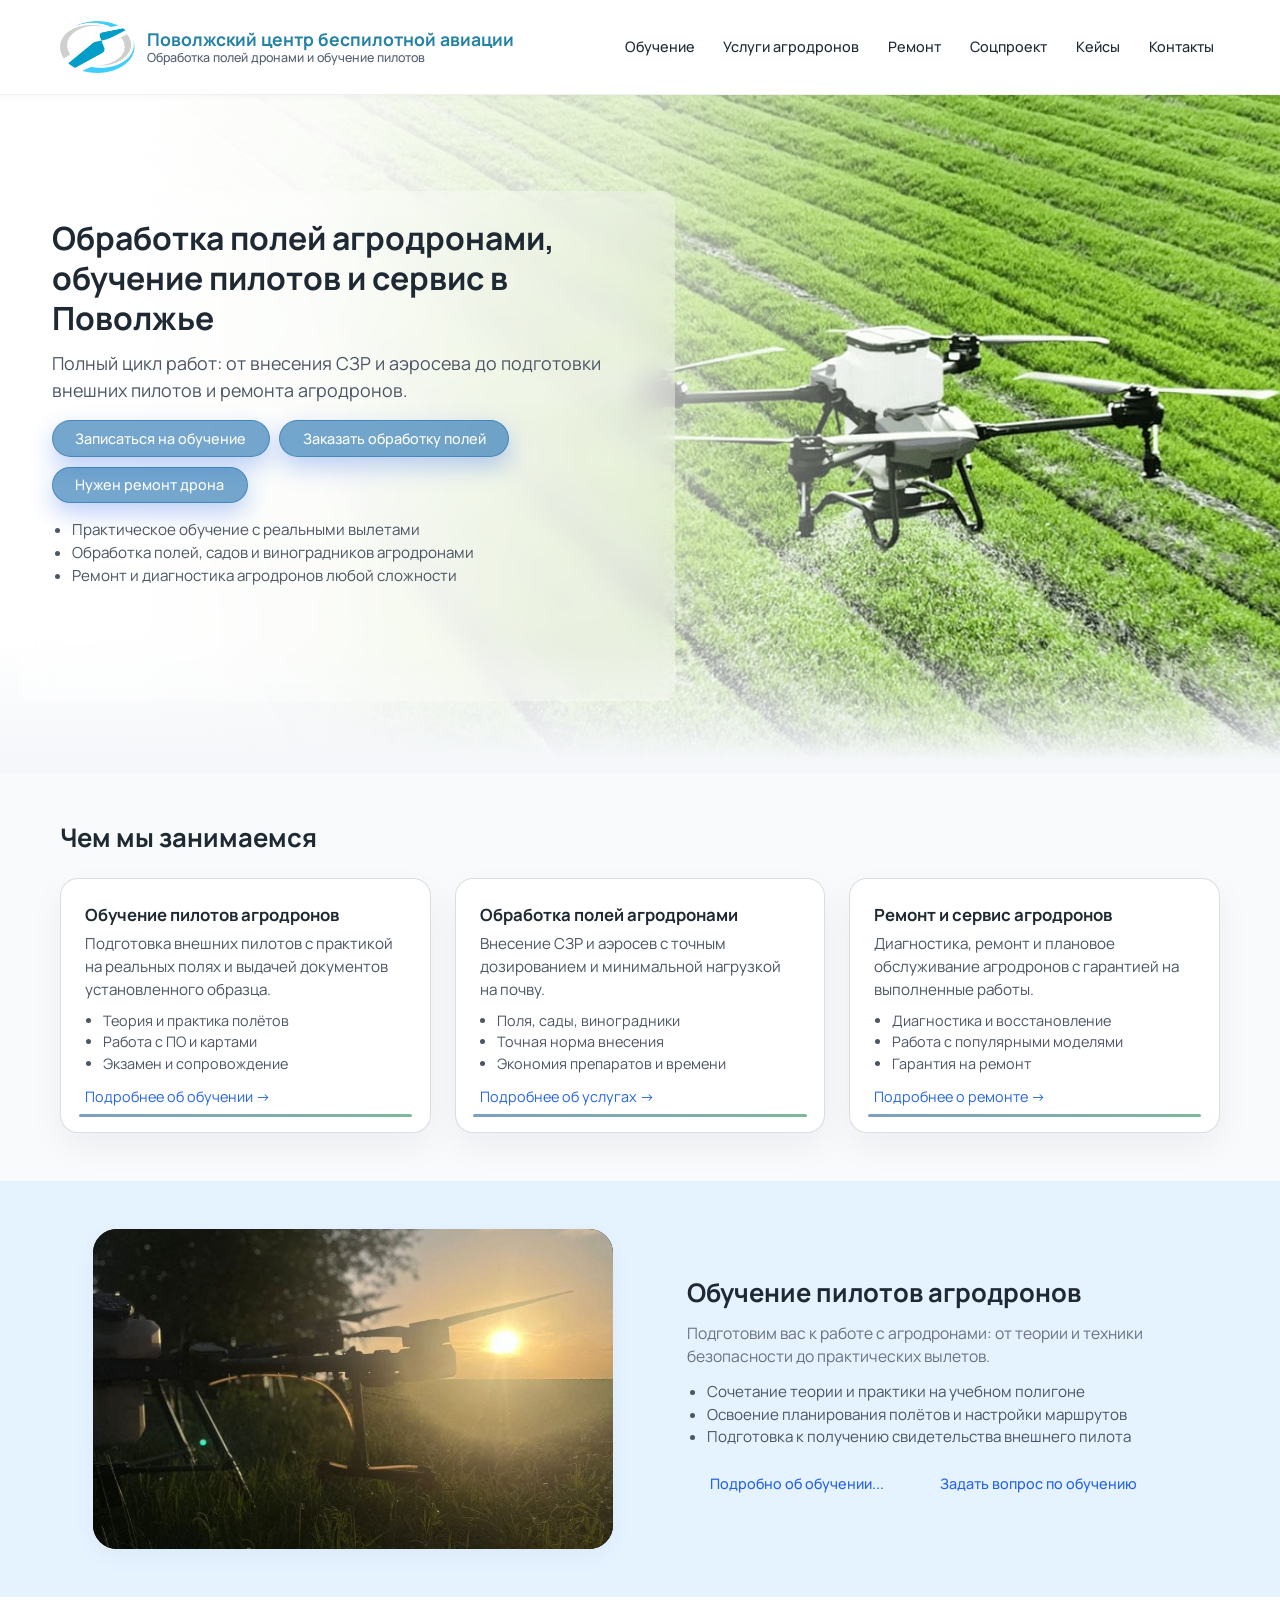
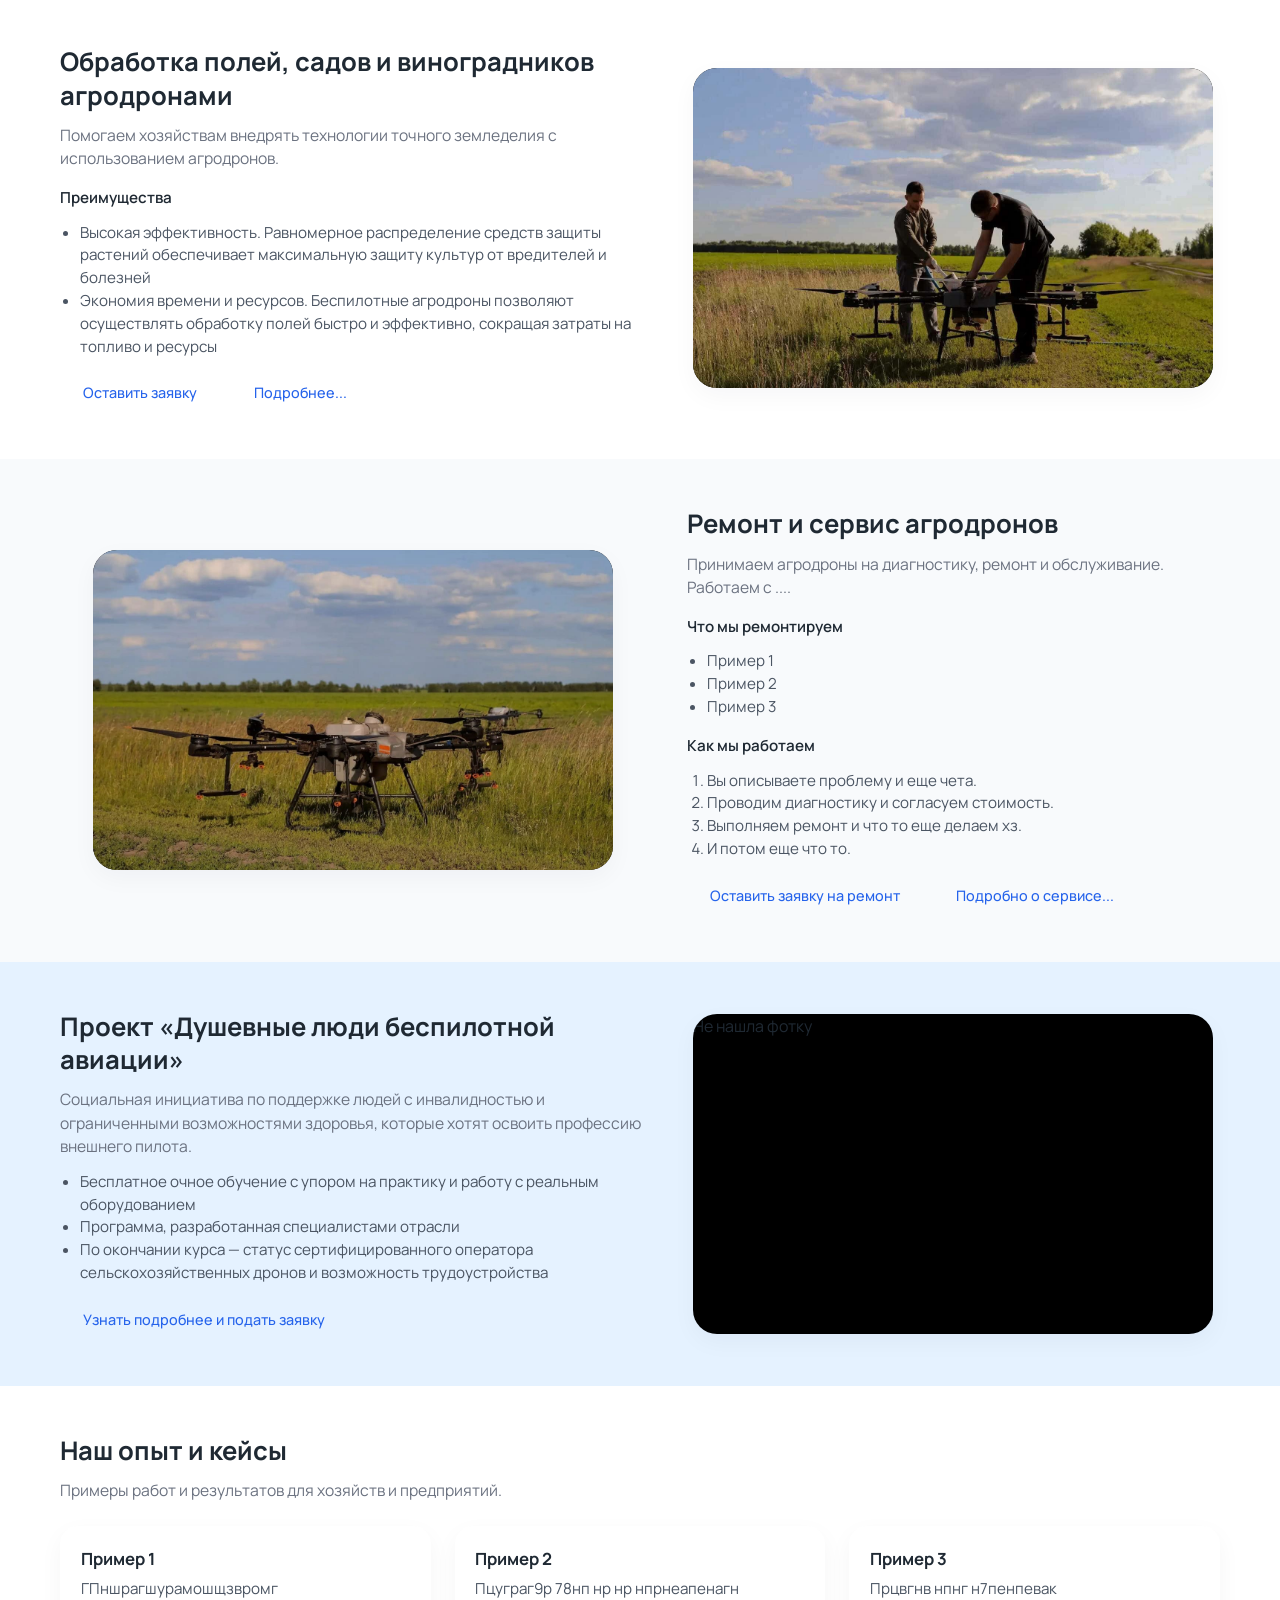
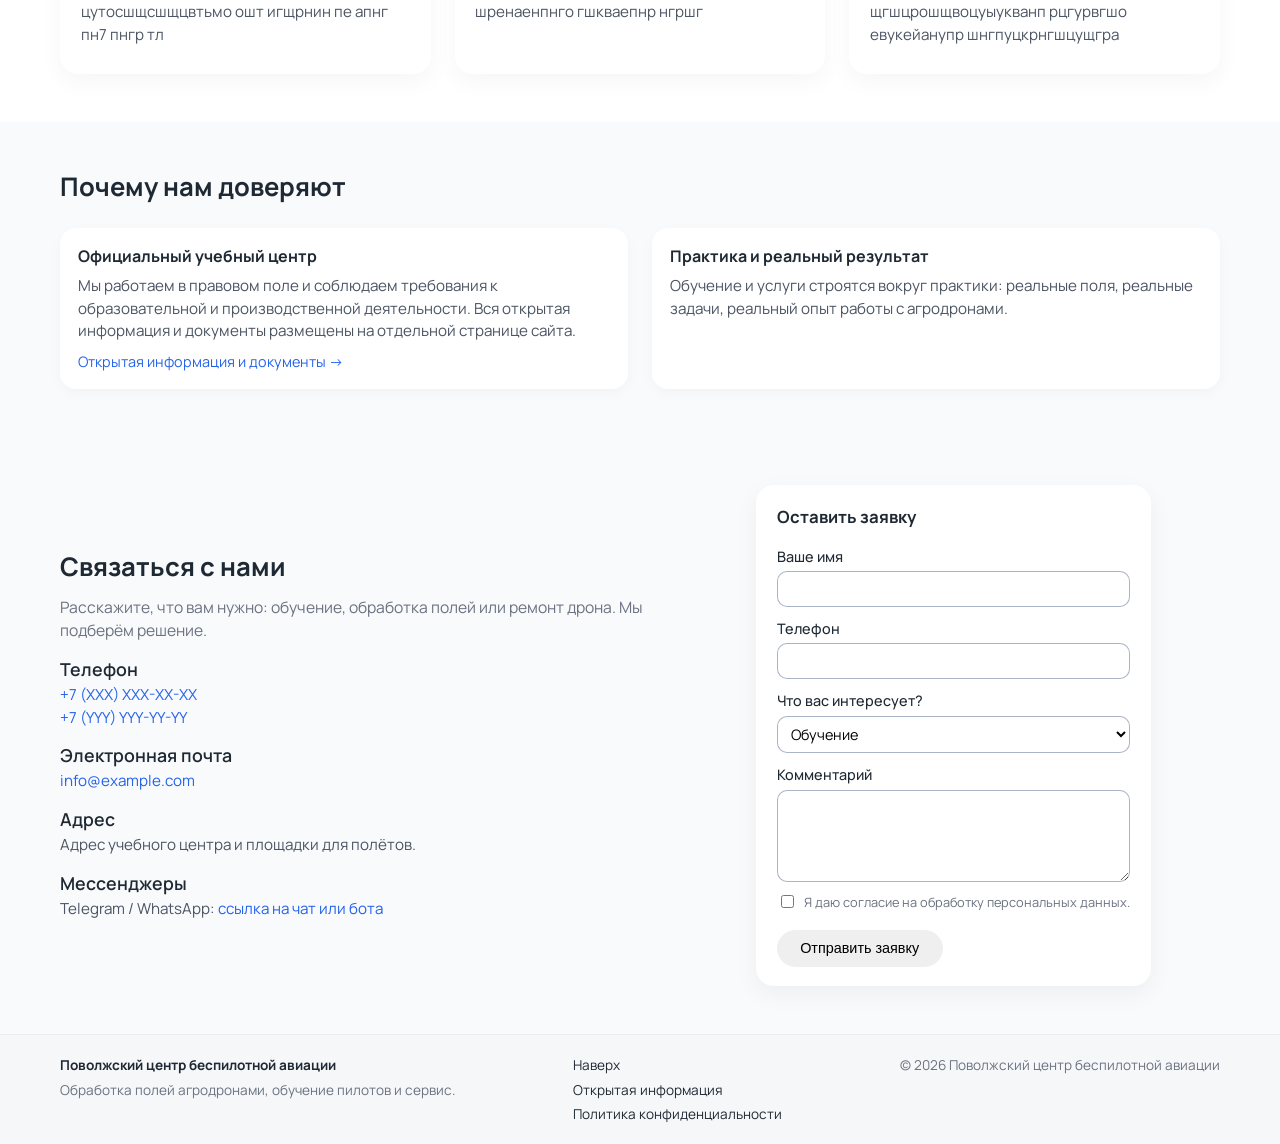
==== commit ca75cf57: "аэ" ====
--- a/index.html
+++ b/index.html
@@ -12,6 +12,8 @@
     <link rel="stylesheet" href="assets/style/layout.css">
     <link rel="stylesheet" href="assets/style/header-footer.css">
     <link rel="stylesheet" href="assets/style/sections.css">
+    <link rel="stylesheet" href="assets/style/hero.css">
+    <link rel="stylesheet" href="assets/style/cards.css">
 
     <link rel="preconnect" href="https://fonts.googleapis.com">
     <link rel="preconnect" href="https://fonts.gstatic.com" crossorigin>
@@ -58,7 +60,6 @@
 
 <main class="page-main">
 
-    <!-- HERO -->
     <section class="hero" id="top">
         <div class="hero__inner container">
             <div class="hero__content">
@@ -69,9 +70,9 @@
                     Полный цикл работ: от внесения СЗР и аэросева до подготовки внешних пилотов и ремонта агродронов.
                 </p>
                 <div class="hero__actions">
-                    <a href="#training" class="btn btn--primary">Записаться на обучение</a>
-                    <a href="#services" class="btn btn--outline">Заказать обработку полей</a>
-                    <a href="#repair" class="btn btn--ghost">Нужен ремонт дрона</a>
+                    <a href="#training" class="btn hero__btn">Записаться на обучение</a>
+                    <a href="#services" class="btn hero__btn">Заказать обработку полей</a>
+                    <a href="#repair" class="btn hero__btn">Нужен ремонт дрона</a>
                 </div>
                 <ul class="hero__facts">
                     <li>Практическое обучение с реальными вылетами</li>
@@ -80,24 +81,14 @@
                 </ul>
             </div>
 
-            <div class="hero__media">
-                <!-- Здесь может быть фото/коллаж дрона над полем -->
-                <div class="hero__image-placeholder">
-                    <!-- Заменишь на <img src="img/hero-drone.jpg" alt="Агродрон над полем"> -->
-                    <span>Здесь будет красивая картинка с дроном</span>
-                </div>
-            </div>
-        </div>
-    </section>
-
-    <!-- ТРИ НАПРАВЛЕНИЯ -->
+        </div>
+    </section>
+
+    <!-- Сервис -->
     <section class="section section--light">
         <div class="section__inner container">
             <header class="section__header">
                 <h2 class="section__title">Чем мы занимаемся</h2>
-                <p class="section__subtitle">
-                    Три ключевых направления работы центра.
-                </p>
             </header>
 
             <div class="grid grid--3">
@@ -143,9 +134,25 @@
         </div>
     </section>
 
-    <!-- ОБУЧЕНИЕ: ТИЗЕР -->
+    <!-- Обучение -->
     <section class="section section--accent" id="training">
         <div class="section__inner container section__inner--split">
+            <div class="section__media">
+                <div class="section__image-placeholder">
+                    <picture class="section__image">
+                        <source
+                                srcset="assets/img/photo/im1.jpg"
+                                sizes="(max-width: 960px) 100vw, 42vw">
+
+                        <img
+                                src="assets/img/photo/im1.jpg"
+                                alt="Фото обучения"
+                                loading="lazy"
+                                width="700"
+                                height="430">
+                    </picture>
+                </div>
+            </div>
             <div class="section__content">
                 <h2 class="section__title">Обучение пилотов агродронов</h2>
                 <p class="section__subtitle">
@@ -157,96 +164,104 @@
                     <li>Подготовка к получению свидетельства внешнего пилота</li>
                 </ul>
                 <div class="section__actions">
-                    <a href="/training.html" class="btn btn--primary">Подробно об обучении</a>
+                    <a href="/training.html" class="btn btn--primary">Подробно об обучении...</a>
                     <a href="#contacts" class="btn btn--outline">Задать вопрос по обучению</a>
                 </div>
             </div>
-            <div class="section__media">
-                <div class="section__image-placeholder">
-                    <!-- Сюда фото обучения: ученики, инструктор, дрон -->
-                    <span>Фото процесса обучения пилотов</span>
-                </div>
-            </div>
-        </div>
-    </section>
-
-    <!-- УСЛУГИ ПО ПОЛЯМ -->
+        </div>
+    </section>
+
+    <!-- обработка -->
     <section class="section" id="services">
         <div class="section__inner container section__inner--split">
             <div class="section__content">
-                <h2 class="section__title">Обработка полей и аэросев агродронами</h2>
+                <h2 class="section__title">Обработка полей, садов и виноградников агродронами</h2>
                 <p class="section__subtitle">
                     Помогаем хозяйствам внедрять технологии точного земледелия с использованием агродронов.
                 </p>
 
-                <h3 class="section__label">Что мы делаем</h3>
+                <h3 class="section__label">Преимущества</h3>
                 <ul class="section__list">
-                    <li>Внесение средств защиты растений по заданной норме</li>
-                    <li>Аэросев по заданным участкам и контурам</li>
-                    <li>Обработка полей, садов и виноградников</li>
+                    <li>Высокая эффективность. Равномерное распределение средств защиты растений обеспечивает максимальную защиту культур от вредителей и болезней</li>
+                    <li>Экономия времени и ресурсов. Беспилотные агродроны позволяют осуществлять обработку полей быстро и эффективно, сокращая затраты на топливо и ресурсы</li>
                 </ul>
 
-                <h3 class="section__label">Как проходит работа</h3>
-                <ol class="section__list section__list--ordered">
-                    <li>Вы оставляете заявку или звоните нам.</li>
-                    <li>Согласуем площадь, культуру, препараты и сроки.</li>
-                    <li>Наш экипаж выезжает с оборудованием на поле.</li>
-                    <li>Проводим обработку и передаём отчёт по выполненным работам.</li>
-                </ol>
 
                 <div class="section__actions">
                     <a href="#contacts" class="btn btn--primary">Оставить заявку</a>
-                    <a href="/services.html" class="btn btn--ghost">Подробнее об услугах</a>
+                    <a href="/services.html" class="btn btn--ghost">Подробнее...</a>
                 </div>
             </div>
             <div class="section__media">
                 <div class="section__image-placeholder">
-                    <!-- Фото дрона над полем/садом -->
-                    <span>Кадр обработки поля агродроном</span>
-                </div>
-            </div>
-        </div>
-    </section>
-
-    <!-- РЕМОНТ -->
+                    <picture class="section__image">
+                        <source
+                                srcset="assets/img/photo/im3.jpg 700w,
+                                assets/img/photo/im3-700.jpg 1400w"
+                                sizes="(max-width: 960px) 100vw, 42vw">
+
+                        <img
+                                src="assets/img/photo/im3-700.jpg"
+                                alt="Фото обучения"
+                                loading="lazy"
+                                width="700"
+                                height="430">
+                    </picture>
+                </div>
+            </div>
+        </div>
+    </section>
+
+    <!-- ремонт -->
     <section class="section section--light" id="repair">
         <div class="section__inner container section__inner--split">
+            <div class="section__media">
+                <div class="section__image-placeholder">
+                    <picture class="section__image">
+                        <source
+                                srcset="assets/img/photo/im2.jpg 700w,
+                                assets/img/photo/im2-700.jpg 1400w"
+                                sizes="(max-width: 960px) 100vw, 42vw">
+
+                        <img
+                                src="assets/img/photo/im2-700.jpg"
+                                alt="Фото обучения"
+                                loading="lazy"
+                                width="700"
+                                height="430">
+                    </picture>
+                </div>
+            </div>
             <div class="section__content">
                 <h2 class="section__title">Ремонт и сервис агродронов</h2>
                 <p class="section__subtitle">
-                    Принимаем агродроны на диагностику, ремонт и обслуживание. Работаем с популярными моделями.
+                    Принимаем агродроны на диагностику, ремонт и обслуживание. Работаем с ....
                 </p>
 
                 <h3 class="section__label">Что мы ремонтируем</h3>
                 <ul class="section__list">
-                    <li>Повреждения лучей, моторов и рам</li>
-                    <li>Электроника, контроллеры и системы управления</li>
-                    <li>Аккумуляторы и элементы питания</li>
+                    <li>Пример 1</li>
+                    <li>Пример 2</li>
+                    <li>Пример 3</li>
                 </ul>
 
                 <h3 class="section__label">Как мы работаем</h3>
                 <ol class="section__list section__list--ordered">
-                    <li>Вы описываете проблему и отправляете дрон.</li>
+                    <li>Вы описываете проблему и еще чета.</li>
                     <li>Проводим диагностику и согласуем стоимость.</li>
-                    <li>Выполняем ремонт и тестирование.</li>
-                    <li>Выдаём дрон с рекомендациями по эксплуатации.</li>
+                    <li>Выполняем ремонт и что то еще делаем хз.</li>
+                    <li>И потом еще что то.</li>
                 </ol>
 
                 <div class="section__actions">
                     <a href="#contacts" class="btn btn--primary">Оставить заявку на ремонт</a>
-                    <a href="/repair.html" class="btn btn--ghost">Подробно о сервисе</a>
-                </div>
-            </div>
-            <div class="section__media">
-                <div class="section__image-placeholder">
-                    <!-- Фото мастерской / ремонт дрона -->
-                    <span>Зона ремонта и обслуживания дронов</span>
-                </div>
-            </div>
-        </div>
-    </section>
-
-    <!-- СОЦПРОЕКТ -->
+                    <a href="/repair.html" class="btn btn--ghost">Подробно о сервисе...</a>
+                </div>
+            </div>
+        </div>
+    </section>
+
+    <!-- соц. проект -->
     <section class="section section--accent" id="project-souls">
         <div class="section__inner container section__inner--split">
             <div class="section__content">
@@ -256,9 +271,9 @@
                     которые хотят освоить профессию внешнего пилота.
                 </p>
                 <ul class="section__list">
-                    <li>Обучение с учётом индивидуальных особенностей</li>
-                    <li>Наставничество и сопровождение после обучения</li>
-                    <li>Помощь в дальнейшей профессиональной реализации</li>
+                    <li>Бесплатное очное обучение с упором на практику и работу с реальным оборудованием</li>
+                    <li>Программа, разработанная специалистами отрасли</li>
+                    <li>По окончании курса — статус сертифицированного оператора сельскохозяйственных дронов и возможность трудоустройства</li>
                 </ul>
                 <div class="section__actions">
                     <a href="https://goo.su/6s7KTp" class="btn btn--primary" target="_blank" rel="noopener">
@@ -268,14 +283,13 @@
             </div>
             <div class="section__media">
                 <div class="section__image-placeholder">
-                    <!-- Фото людей на обучении/в проекте -->
-                    <span>Участники проекта и инструкторы</span>
-                </div>
-            </div>
-        </div>
-    </section>
-
-    <!-- КЕЙСЫ / ОПЫТ -->
+                    <span>Не нашла фотку</span>
+                </div>
+            </div>
+        </div>
+    </section>
+
+    <!-- опыт -->
     <section class="section" id="cases">
         <div class="section__inner container">
             <header class="section__header">
@@ -287,33 +301,30 @@
 
             <div class="grid grid--3">
                 <article class="card card--case">
-                    <h3 class="card__title">Обработка хозяйства на площади 500+ га</h3>
-                    <p class="card__text">
-                        Провели обработку полей средствами защиты растений. Снизили расход препаратов и сократили
-                        сроки работ по сравнению с традиционной техникой.
+                    <h3 class="card__title">Пример 1</h3>
+                    <p class="card__text">
+                        ГПншрагшурамошщзвромг цутосшщсшщцвтьмо ошт игщрнин пе апнг пн7 пнгр тл
                     </p>
                 </article>
 
                 <article class="card card--case">
-                    <h3 class="card__title">Аэросев на труднодоступных участках</h3>
-                    <p class="card__text">
-                        Выполнили аэросев в зонах, куда сложно зайти тяжёлой техникой. Обеспечили равномерность
-                        высева и точное соблюдение границ.
+                    <h3 class="card__title">Пример 2</h3>
+                    <p class="card__text">
+                        Пцуграг9р  78нп нр нр нпрнеапенагн шренаенпнго гшкваепнр нгршг
                     </p>
                 </article>
 
                 <article class="card card--case">
-                    <h3 class="card__title">Восстановление агродрона после падения</h3>
-                    <p class="card__text">
-                        Диагностировали и отремонтировали агродрон после аварии. Заменили повреждённые узлы и
-                        восстановили работоспособность оборудования.
-                    </p>
-                </article>
-            </div>
-        </div>
-    </section>
-
-    <!-- ДОВЕРИЕ / ДОКИ -->
+                    <h3 class="card__title">Пример 3</h3>
+                    <p class="card__text">
+                        Прцвгнв нпнг н7пенпевак щгшцрошщвоцуыукванп рцгурвгшо евукейанупр шнгпуцкрнгшцущгра
+                    </p>
+                </article>
+            </div>
+        </div>
+    </section>
+
+    <!-- доверие -->
     <section class="section section--light" id="trust">
         <div class="section__inner container">
             <header class="section__header">
@@ -341,7 +352,7 @@
         </div>
     </section>
 
-    <!-- КОНТАКТЫ -->
+    <!-- контакты -->
     <section class="section section--contacts" id="contacts">
         <div class="section__inner container section__inner--split">
             <div class="section__content">
--- a/assets/style/main.css
+++ b/assets/style/main.css
@@ -63,19 +63,27 @@
     /* Кнопки */
     --btn-radius: 999px;
     --btn-font-size: 0.9rem;
-    --btn-primary-bg: #2563eb;
-    --btn-primary-hover-bg: #1d4ed8;
-    --btn-primary-color: #ffffff;
-
-    --btn-outline-border: #2563eb;
-    --btn-outline-color: #2563eb;
-    --btn-outline-hover-bg: rgba(37, 99, 235, 0.06);
-
-    --btn-ghost-color: #1f2933;
-    --btn-ghost-hover-bg: rgba(15, 23, 42, 0.04);
+    --btn-hero-bg: rgba(44, 120, 181, 0.66);
+    --btn-hero-hover-bg: rgba(30, 70, 101, 0.86);
+    --btn-hero-color: #ffffff;
 }
 
-/* ===== СБРОС / БАЗА ===== */
+:root {
+    --layout-max-width: 1200px;
+}
+
+@media (min-width: 1440px) {
+    :root {
+        --layout-max-width: 1400px;
+    }
+}
+
+@media (min-width: 1920px) {
+    :root {
+        --layout-max-width: 1600px;
+    }
+}
+
 
 *,
 *::before,
@@ -83,18 +91,22 @@
     box-sizing: border-box;
 }
 
+
 html,
 body {
     margin: 0;
     padding: 0;
 }
 
+
 body {
     font-family: "Manrope", system-ui, -apple-system, BlinkMacSystemFont, "Segoe UI", sans-serif;
     background: var(--page-bg);
     color: var(--text-main);
     line-height: 1.5;
+    font-size: clamp(16px, 0.9vw, 19px);
 }
+
 
 img {
     max-width: 100%;
@@ -123,7 +135,7 @@
     font-weight: 700;
 }
 
-/* ===== КНОПКИ ===== */
+/*  КНОПКИ */
 
 .btn {
     display: inline-flex;
@@ -146,38 +158,3 @@
             border-color 0.18s ease,
             transform 0.1s ease;
 }
-
-.btn:active {
-    transform: translateY(1px);
-}
-
-.btn--primary {
-    background: var(--btn-primary-bg);
-    color: var(--btn-primary-color);
-    border-color: var(--btn-primary-bg);
-}
-
-.btn--primary:hover {
-    background: var(--btn-primary-hover-bg);
-    border-color: var(--btn-primary-hover-bg);
-}
-
-.btn--outline {
-    background: transparent;
-    color: var(--btn-outline-color);
-    border-color: var(--btn-outline-border);
-}
-
-.btn--outline:hover {
-    background: var(--btn-outline-hover-bg);
-}
-
-.btn--ghost {
-    background: transparent;
-    color: var(--btn-ghost-color);
-    border-color: transparent;
-}
-
-.btn--ghost:hover {
-    background: var(--btn-ghost-hover-bg);
-}
--- a/assets/style/layout.css
+++ b/assets/style/layout.css
@@ -1,4 +1,4 @@
-﻿/* ===== ЛЕЙАУТ ===== */
+﻿/*  ЛЕЙАУТ */
 
 .page {
     min-height: 100vh;
--- a/assets/style/header-footer.css
+++ b/assets/style/header-footer.css
@@ -12,7 +12,7 @@
     --logo-size: 75px;
     --logo-title-size: 1.1rem;
     --logo-subtitle-size: 0.78rem;
-    --logo-title-color: #1c2733;
+    --logo-title-color: #2482a5;
     --logo-subtitle-color: #53606f;
 
     /* Навигация */
@@ -163,7 +163,6 @@
 
 /*  Адаптация под разные ширины  */
 
-/* 1150px - слегка уменьшаем лого и заголовок */
 @media (max-width: 1150px) {
     .site-header {
         --logo-size: 60px;
@@ -181,7 +180,6 @@
     }
 }
 
-/* 860px — ещё немного уменьшаем лого и заголовок */
 @media (max-width: 860px) {
     .site-header {
         --logo-size: 50px;
@@ -190,7 +188,7 @@
 }
 
 /* Мобильная адаптация (бургер) */
-@media (max-width: 800px) {
+@media (max-width: 872px) {
     .site-header__inner {
         padding: 0.5rem 1rem;
     }
@@ -199,7 +197,7 @@
         --logo-size: 48px;
         --logo-title-size: 0.9rem;
         --logo-subtitle-size: 0.7rem;
-        --nav-link-font-size: 0.9rem;    /* меню в выезжающей панели можно оставить чуть крупнее */
+        --nav-link-font-size: 0.9rem;
     }
 
     .site-nav__toggle {
@@ -238,7 +236,7 @@
     }
 }
 
-@media (min-width: 625px) and (max-width: 800px) {
+@media (min-width: 625px) and (max-width: 872px) {
     .site-header {
         --logo-size: 60px;
         --logo-title-size: 1.1rem;
@@ -304,7 +302,6 @@
     color: var(--footer-link-hover-color);
 }
 
-/* Правая колонка (копирайт) */
 
 .site-footer__copy {
     margin: 0;
--- a/assets/style/sections.css
+++ b/assets/style/sections.css
@@ -1,4 +1,4 @@
-﻿/* ===== ОБЩИЕ СЕКЦИИ ===== */
+﻿/* ОБЩИЕ СЕКЦИИ */
 
 .section {
     padding-block: var(--section-padding-y);
@@ -35,8 +35,8 @@
 }
 
 .section__title {
-    font-size: 1.6rem;
-    margin-bottom: 0.4rem;
+    font-size: clamp(1.6rem, 2vw, 2.1rem);
+    line-height: 1.3;
 }
 
 .section__subtitle {
@@ -69,67 +69,25 @@
     margin-top: 1rem;
 }
 
-/* ===== HERO ===== */
-
-.hero {
-    padding-block: 3.5rem 3rem;
-    background: #ffffff;
-}
-
-.hero__inner {
-    max-width: var(--layout-max-width);
-    margin: 0 auto;
-    padding-inline: var(--layout-padding-x);
-
-    display: grid;
-    grid-template-columns: minmax(0, 1.2fr) minmax(0, 1fr);
-    gap: 2.5rem;
-    align-items: center;
-}
-
-.hero__title {
-    font-size: 2rem;
-    line-height: 1.25;
-    margin-bottom: 0.75rem;
-}
-
-.hero__subtitle {
-    font-size: 1rem;
-    color: var(--text-soft);
-    margin-bottom: 1rem;
-}
-
-.hero__actions {
-    display: flex;
-    flex-wrap: wrap;
-    gap: 0.6rem;
-    margin-bottom: 1rem;
-}
-
-.hero__facts {
-    margin: 0;
-    padding-left: 1.25rem;
-    font-size: 0.95rem;
-    color: var(--text-soft);
-}
-
-.hero__media {
-    justify-self: center;
-}
-
-.hero__image-placeholder {
-    width: 100%;
-    min-height: 200px;
-    border-radius: 24px;
-    background: linear-gradient(135deg, #e1efff, #f5f7ff);
-    display: flex;
-    align-items: center;
-    justify-content: center;
-    color: #4b5563;
-    font-size: 0.9rem;
-}
-
-/* ===== КАРТОЧКИ ===== */
+
+
+@media (max-width: 640px) {
+    .section {
+        padding-block: 2.2rem;
+    }
+
+
+    .section__title {
+        font-size: 1.2rem;
+    }
+
+    .section__actions {
+        flex-direction: column;
+        align-items: stretch;
+    }
+}
+
+/* КАРТОЧКИ  */
 
 .card {
     background: var(--card-bg);
@@ -160,7 +118,6 @@
     font-size: 0.9rem;
 }
 
-/* ===== БЛОК ДОВЕРИЯ / TRUST ===== */
 
 .trust-block {
     padding: 1rem 1.1rem;
@@ -186,7 +143,7 @@
     font-size: 0.9rem;
 }
 
-/* ===== КОНТАКТЫ / ФОРМА ===== */
+/* КОНТАКТЫ*/
 
 .contacts {
     display: grid;
@@ -269,43 +226,57 @@
     align-self: flex-start;
 }
 
-/* ===== АДАПТИВ ДЛЯ СЕКЦИЙ ===== */
+.section__inner--split {
+    display: grid;
+    grid-template-columns: minmax(0, 1.1fr) minmax(0, 1fr);
+    gap: 2.5rem;
+    align-items: center;
+}
+
+.section__media {
+    display: flex;
+    justify-content: center;
+    align-items: center;
+}
+
+/* Рамка для фото */
+.section__image-placeholder {
+    width: min(100%, 520px);
+    height: clamp(240px, 28vw, 320px);
+    border-radius: 24px;
+    overflow: hidden;
+
+    box-shadow: var(--card-shadow);
+    background: #000;
+}
+
+.section__image-placeholder img {
+    width: 100%;
+    height: 100%;
+    display: block;
+    object-fit: cover;
+}
 
 @media (max-width: 960px) {
-    .hero__inner,
     .section__inner--split {
         grid-template-columns: minmax(0, 1fr);
-    }
-
-    .hero__media {
+        gap: 1.8rem;
+    }
+
+    .section__media {
         order: -1;
+        margin-bottom: 0.6rem;
+    }
+
+    .section__image-placeholder {
+        width: 100%;
+        height: clamp(220px, 45vw, 280px);
+        border-radius: 20px;
     }
 }
 
 @media (max-width: 640px) {
-    .section {
-        padding-block: 2.2rem;
-    }
-
-    .hero {
-        padding-block: 2.5rem 2rem;
-    }
-
-    .hero__title {
-        font-size: 1.6rem;
-    }
-
-    .section__title {
-        font-size: 1.4rem;
-    }
-
-    .section__actions {
-        flex-direction: column;
-        align-items: stretch;
-    }
-
-    .hero__actions {
-        flex-direction: column;
-        align-items: stretch;
-    }
-}
+    .section__inner--split {
+        gap: 1.4rem;
+    }
+}
--- a/assets/style/hero.css
+++ b/assets/style/hero.css
@@ -0,0 +1,257 @@
+﻿/*  HERO */
+
+.hero {
+    padding-block: 0rem 3rem;
+    position: relative;
+    overflow: hidden;
+
+    background-image:
+            linear-gradient(
+                    to bottom,
+                    rgba(255, 255, 255, 0) 90%,
+                    var(--page-bg) 98%
+            ),
+
+            linear-gradient(
+                    90deg,
+                    rgba(255, 255, 255, 1) 0%,
+                    rgba(255, 255, 255, 1) 10%,
+                    rgba(255, 255, 255, 0.96) 25%,
+                    rgba(255, 255, 255, 0.7) 50%,
+                    rgba(255, 255, 255, 0.0) 75%
+            ),
+            url("../img/hero/drone-1500p.jpg");
+
+    background-repeat: no-repeat;
+    background-size: cover;
+    background-position: right center;
+}
+
+/* фон для разных ширин */
+
+@media (max-width: 2000px) {
+    .hero{
+        background-image:
+                linear-gradient(
+                        to bottom,
+                        rgba(255, 255, 255, 0) 80%,   /* верх — прозрачный */
+                        var(--page-bg) 98%  /* низ — белый фон страницы */
+                ),
+
+                linear-gradient(
+                        90deg,
+                        rgba(255, 255, 255, 1) 0%,
+                        rgba(255, 255, 255, 1) 10%,
+                        rgba(255, 255, 255, 0.96) 25%,
+                        rgba(255, 255, 255, 0.7) 50%,
+                        rgba(255, 255, 255, 0.0) 75%
+                ),
+                url("../img/hero/drone-1500.jpg");
+        background-size: cover;
+        background-position: center center;
+    }
+}
+
+@media (max-width: 1000px) {
+    .hero{
+        background-image:
+                linear-gradient(
+                        to bottom,
+                        rgba(255, 255, 255, 0) 90%,   /* верх — прозрачный */
+                        var(--page-bg) 98%  /* низ — белый фон страницы */
+                ),
+
+                linear-gradient(
+                        90deg,
+                        rgba(255, 255, 255, 1) 0%,
+                        rgba(255, 255, 255, 1) 10%,
+                        rgba(255, 255, 255, 0.96) 25%,
+                        rgba(255, 255, 255, 0.7) 50%,
+                        rgba(255, 255, 255, 0.0) 75%
+                ),
+                url("../img/hero/drone-1000.jpg");
+        background-size: cover;
+        background-position: center bottom;
+    }
+}
+
+@media (max-width: 750px) {
+    .hero{
+        background-image:
+                linear-gradient(
+                        to bottom,
+                        rgba(255, 255, 255, 0) 90%,   /* верх — прозрачный */
+                        var(--page-bg) 98%  /* низ — белый фон страницы */
+                ),
+
+                linear-gradient(
+                        90deg,
+                        rgba(255, 255, 255, 1) 0%,
+                        rgba(255, 255, 255, 1) 10%,
+                        rgba(255, 255, 255, 0.96) 25%,
+                        rgba(255, 255, 255, 0.7) 50%,
+                        rgba(255, 255, 255, 0.0) 75%
+                ),
+                url("../img/hero/drone-800.jpg");
+        background-size: cover;
+        background-position: center bottom;
+    }
+}
+
+
+.hero__inner {
+    margin: 0 auto;
+    padding-inline: var(--layout-padding-x);
+
+    display: grid;
+    grid-template-columns: minmax(0, 1.2fr) minmax(0, 1fr);
+    gap: 2.5rem;
+    align-items: stretch;
+
+    padding-block: 2rem 2rem;
+    border-radius: 4px;
+
+    min-height: clamp(420px, 70vh, 900px);
+}
+
+@media (min-width: 2000px) {
+    .hero__inner {
+        grid-template-columns: 3fr 2fr;
+    }
+}
+
+@media (min-width: 900px) {
+    .hero__inner {
+        max-width: 100%;
+    }
+}
+
+.hero__content {
+    border-radius: 0.8rem;
+    padding: 1.7rem 2rem;
+
+    background: rgba(255, 255, 255, 0.35);
+    backdrop-filter: blur(14px);
+    -webkit-backdrop-filter: blur(14px);
+    min-height: 90%;
+    margin: 0;
+}
+
+
+/* вложенный контент hero */
+
+.hero__title {
+    font-size: clamp(2rem, 2.4vw, 2.8rem);
+    line-height: 1.25;
+    margin-bottom: 0.75rem;
+}
+
+@media (max-width: 1100px) {
+    .hero__title {
+        font-size: 1.7rem;
+    }
+}
+
+
+.hero__subtitle {
+    font-size: clamp(1.1rem, 1.4vw, 1.5rem);
+    color: var(--text-soft);
+    margin-bottom: 1rem;
+}
+
+.hero__actions {
+    display: flex;
+    flex-wrap: wrap;
+    gap: 0.6rem;
+    margin-bottom: 1rem;
+}
+
+.hero__facts {
+    margin: 0;
+    padding-left: 1.25rem;
+    font-size: 0.95rem;
+    color: var(--text-soft);
+}
+
+.hero__media {
+    justify-self: center;
+}
+
+.hero__btn{
+    background: var(--btn-hero-bg);
+    color: var(--btn-hero-color);
+    border-color: var(--btn-hero-bg);
+    box-shadow: 0 10px 24px rgba(37, 99, 235, 0.30);
+}
+
+.hero__btn:hover {
+    background: var( --btn-hero-hover-bg);
+    border-color: var( --btn-hero-hover-bg);
+    color: var(--btn-hero-color);
+    box-shadow: 0 12px 26px rgba(37, 99, 235, 0.38);
+}
+
+/* лёгкий вертикальный отступ текста на больших */
+
+@media (min-width: 800px) {
+    .hero__content {
+        margin-top: 2rem;
+        margin-bottom: 2rem;
+    }
+}
+
+@media (min-width: 1000px) {
+    .hero__content {
+        margin-top: 4rem;
+        margin-bottom: 4rem;
+    }
+}
+
+
+
+@media (max-width: 890px) {
+    .hero__inner {
+        grid-template-columns: 2fr 1fr;
+    }
+
+    .hero__media {
+        order: -1;
+    }
+}
+
+@media (max-width: 750px) {
+    .hero__inner {
+        grid-template-columns: 3fr 1fr;
+    }
+}
+
+@media (max-width: 705px) {
+    .hero__inner {
+        grid-template-columns: 4fr 1fr;
+    }
+}
+
+@media (max-width: 640px) {
+    .hero__inner{
+        grid-template-columns: 1fr;
+    }
+}
+
+
+
+
+@media (max-width: 640px) {
+    .hero {
+        padding-block: 2.5rem 2rem;
+    }
+
+    .hero__title {
+        font-size: 1.3rem;
+    }
+
+
+    .hero__actions {
+        flex-direction: column;
+        align-items: stretch;
+    }
+}
--- a/assets/style/cards.css
+++ b/assets/style/cards.css
@@ -0,0 +1,57 @@
+﻿/* Карточки услуг */
+
+.card--service {
+    position: relative;
+    overflow: hidden;
+
+    border: 1px solid rgba(148, 163, 184, 0.35); /* мягкий контур */
+    box-shadow: 0 14px 34px rgba(15, 23, 42, 0.05);
+    padding: 1.4rem 1.5rem 1.5rem;
+
+    transition:
+            box-shadow 0.18s ease,
+            transform 0.18s ease,
+            border-color 0.18s ease,
+            background-color 0.18s ease;
+}
+
+/* Цветная полоска снизу как на навигации */
+
+.card--service::after {
+    content: "";
+    position: absolute;
+    inset-inline: 1.1rem;
+    bottom: 0.95rem;
+    height: 3px;
+    border-radius: 999px;
+    background: linear-gradient(
+            90deg,
+            var(--nav-underline-start),
+            var(--nav-underline-end)
+    );
+    opacity: 0.6;
+}
+
+/* Лёгкий подсвет в углу */
+
+.card--service::before {
+    content: "";
+    position: absolute;
+    inset: -40% -30% auto auto;
+    background: radial-gradient(
+            circle at top right,
+            rgba(40, 96, 149, 0.10),
+            transparent 60%
+    );
+    pointer-events: none;
+}
+
+/* Ховер */
+
+.card--service:hover,
+.card--service:focus-within {
+    transform: translateY(-2px);
+    box-shadow: 0 18px 40px rgba(15, 23, 42, 0.08);
+    border-color: rgba(148, 163, 184, 0.55);
+    background-color: #ffffff;
+}
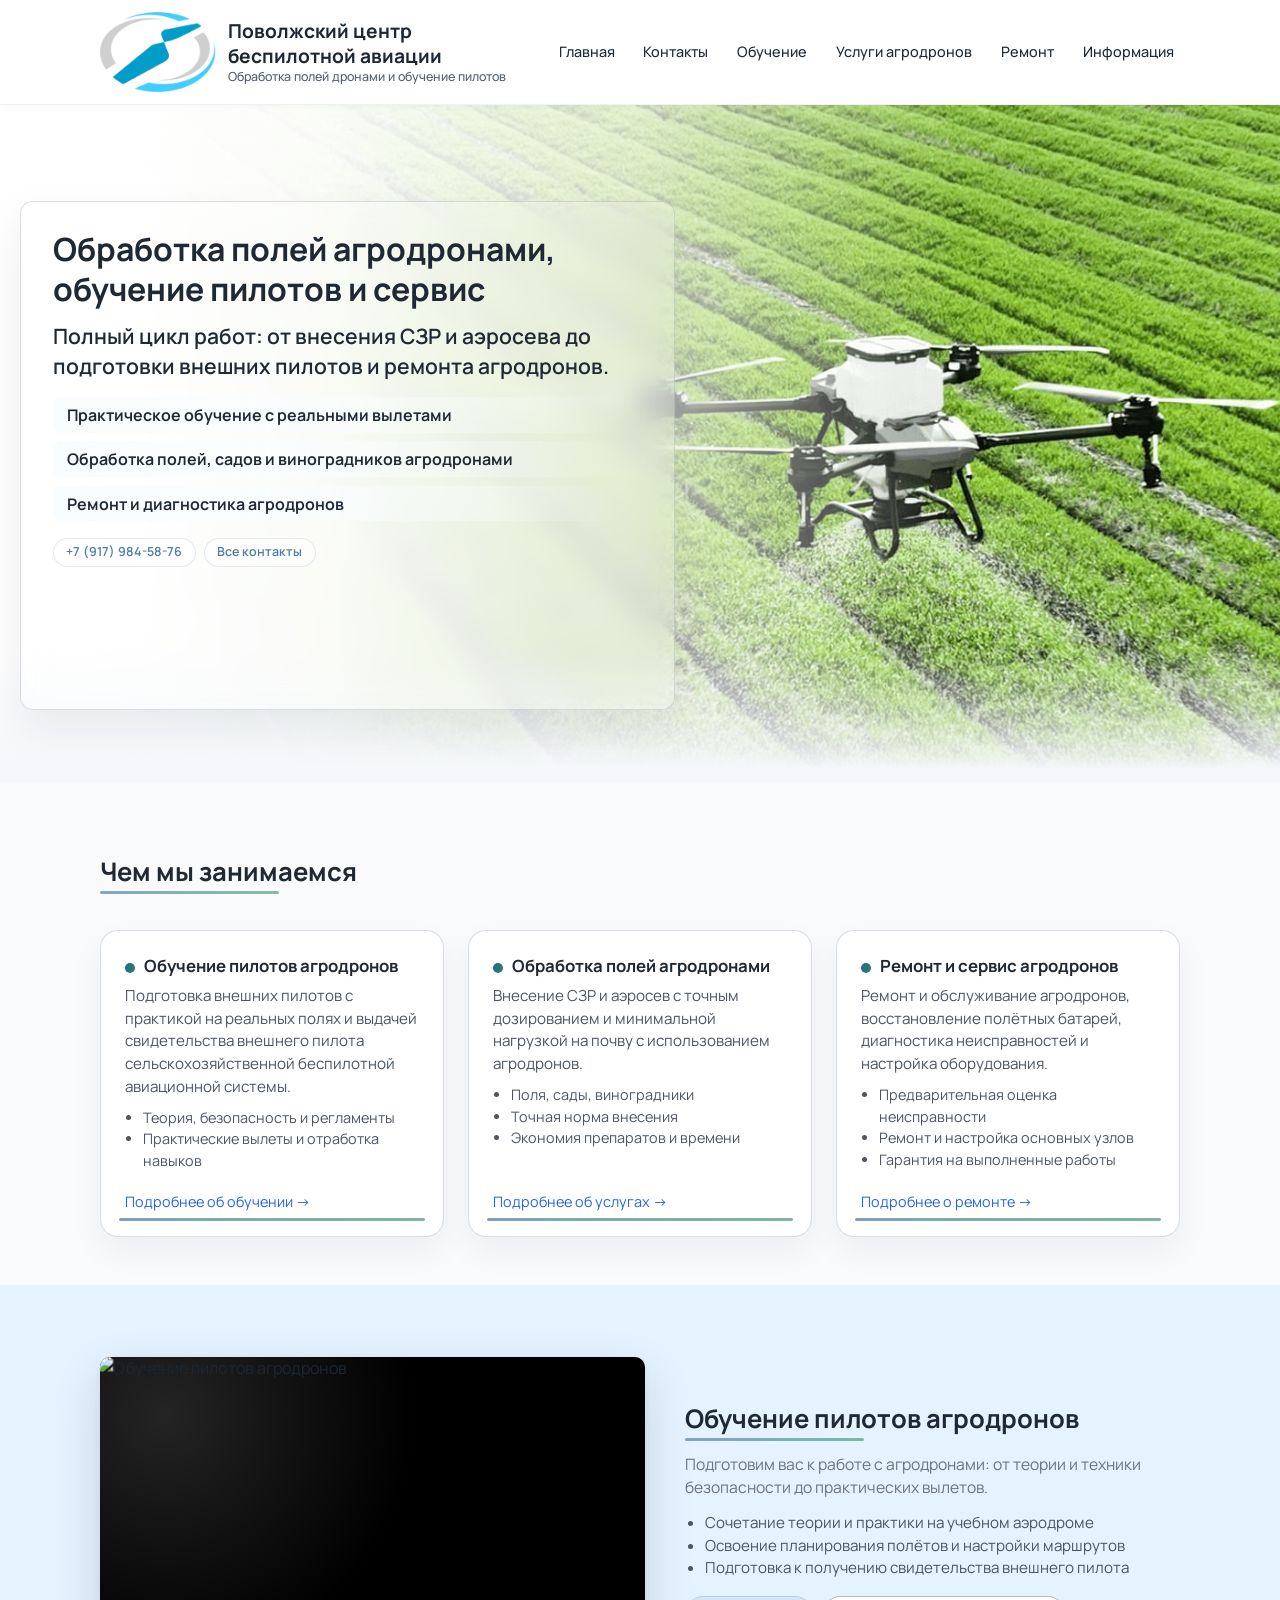
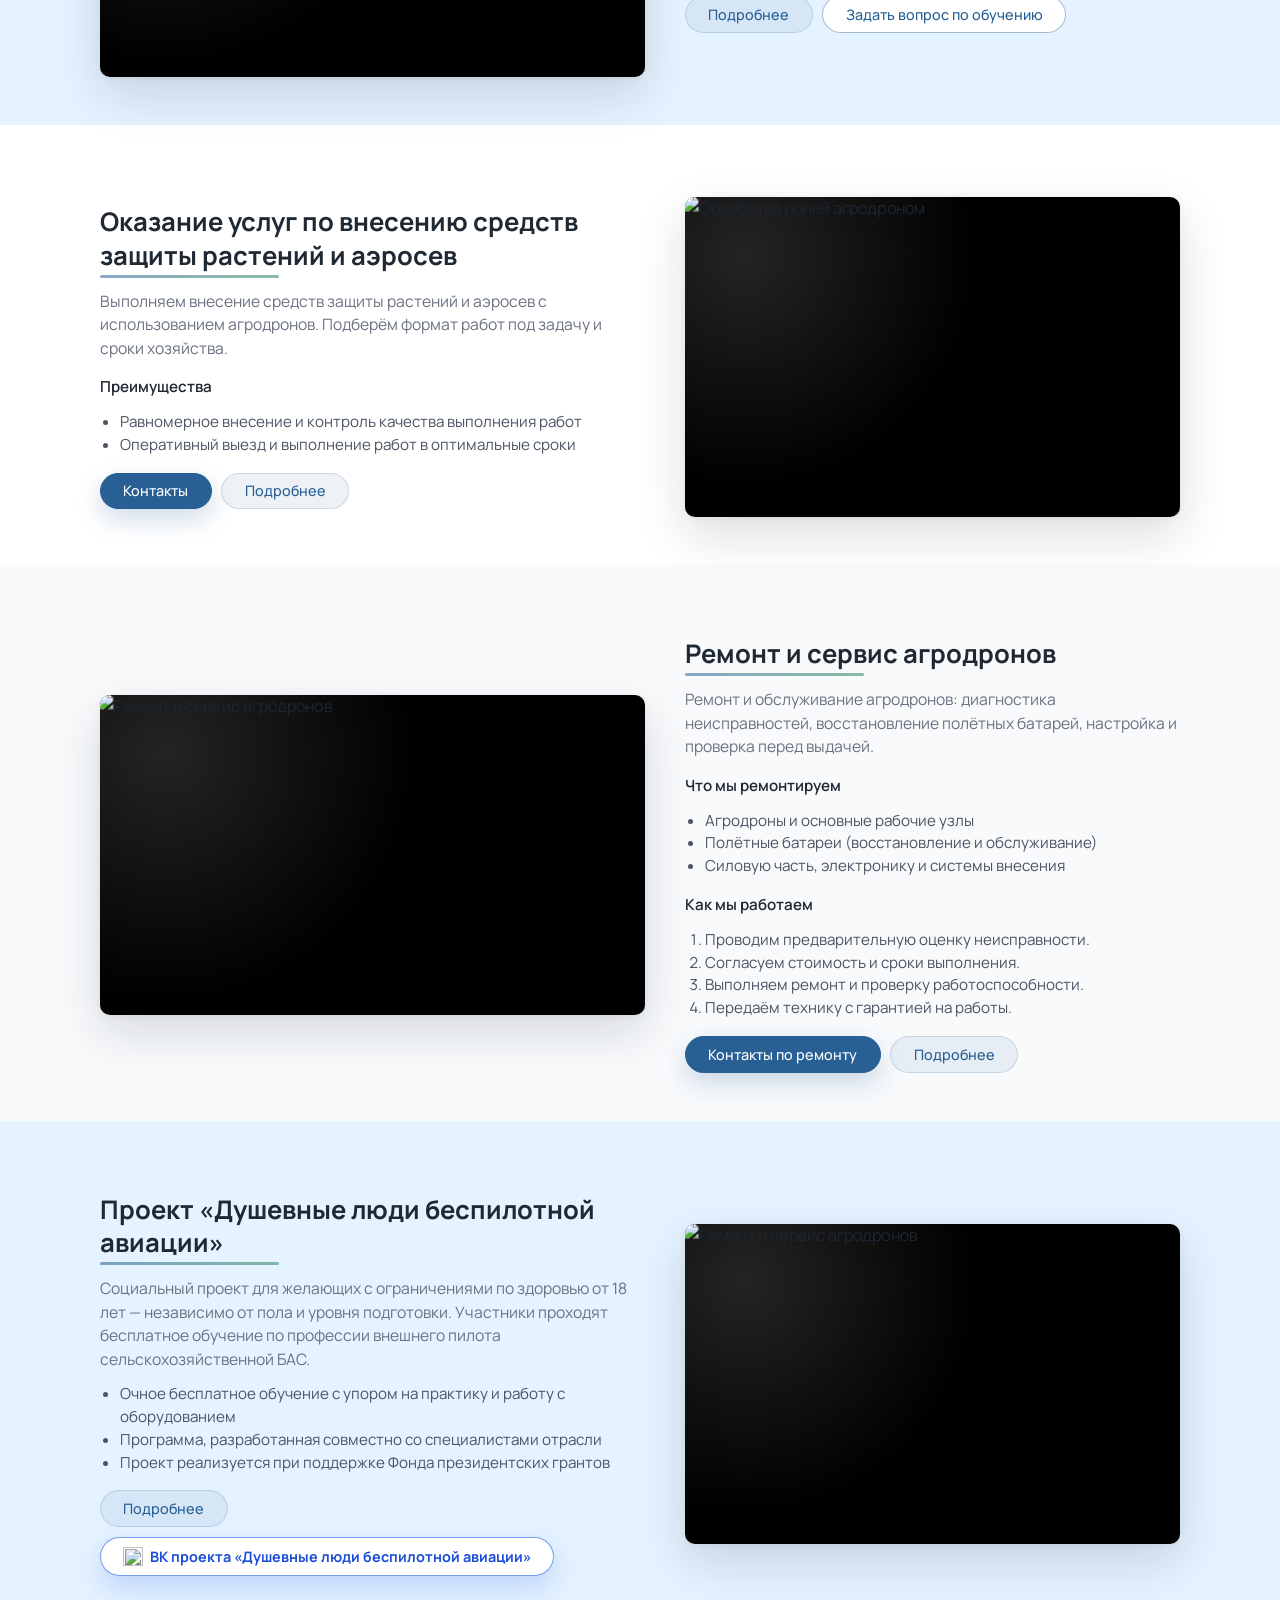
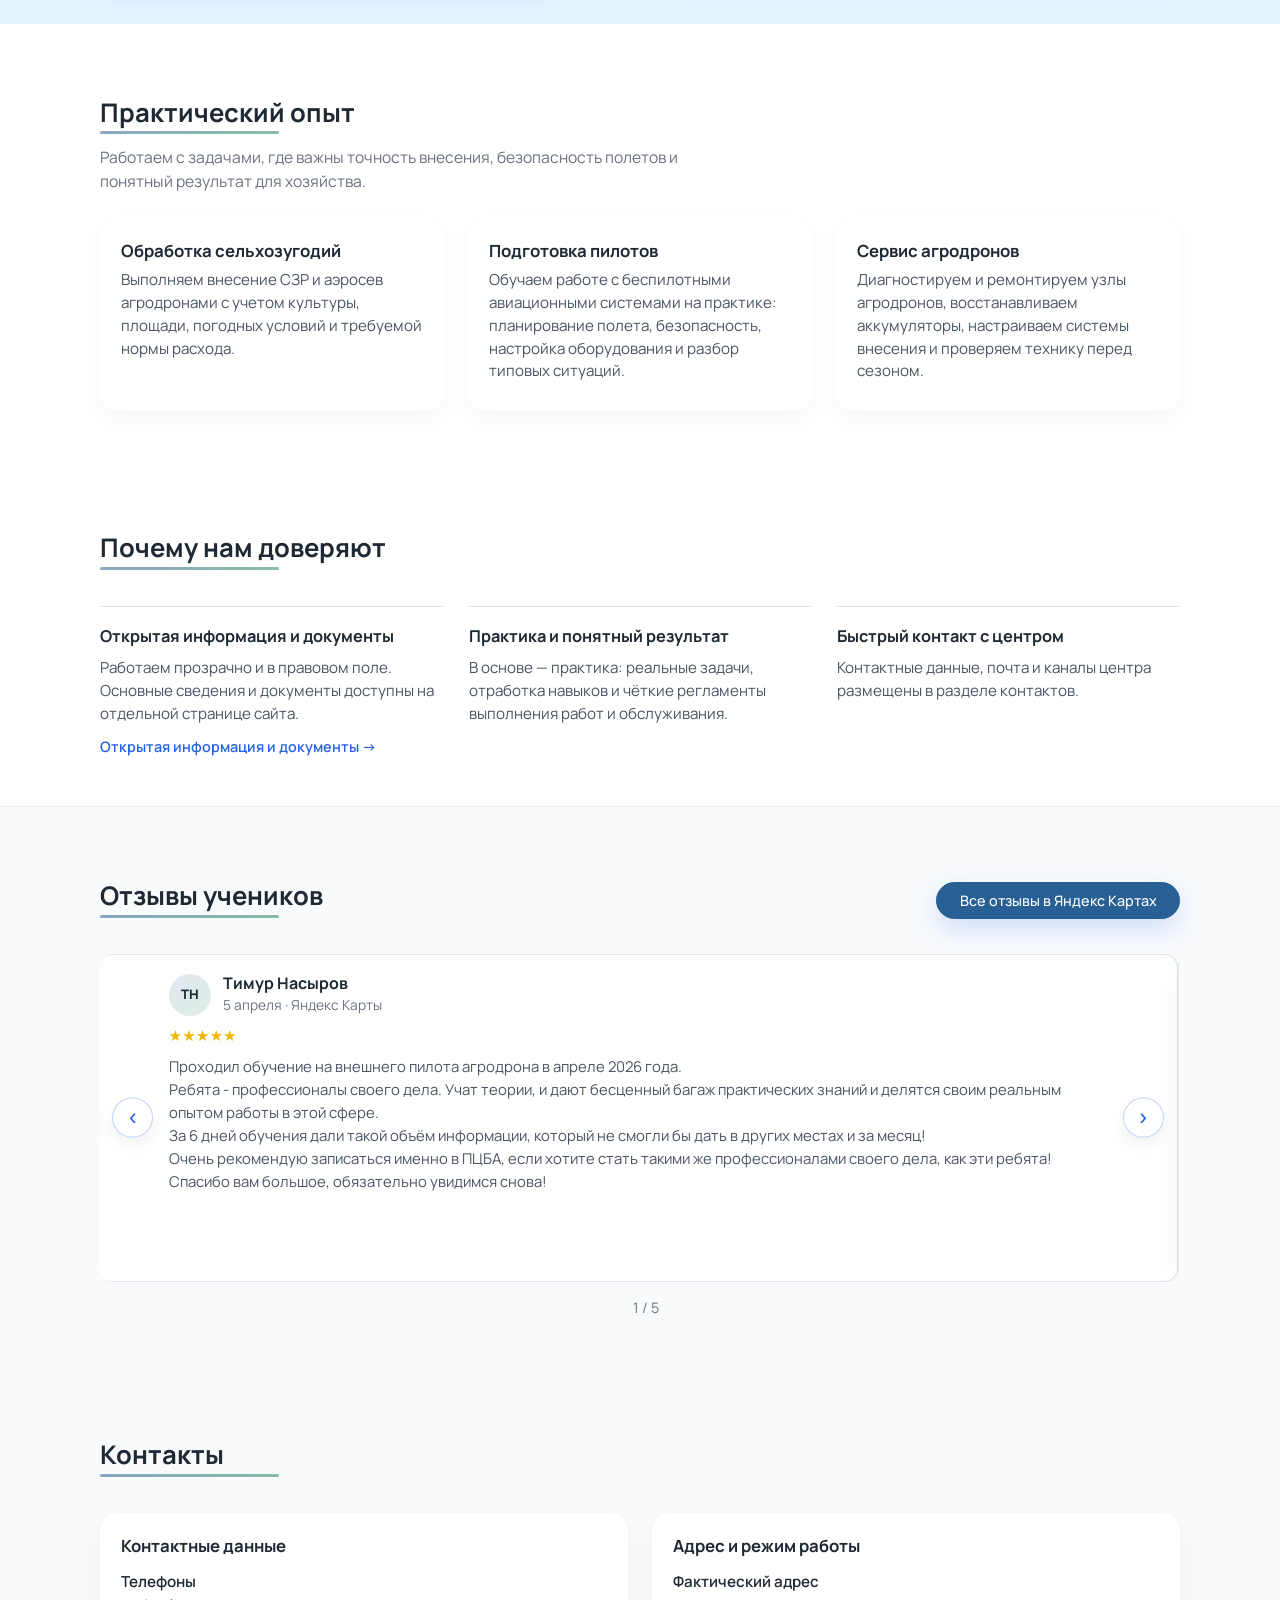
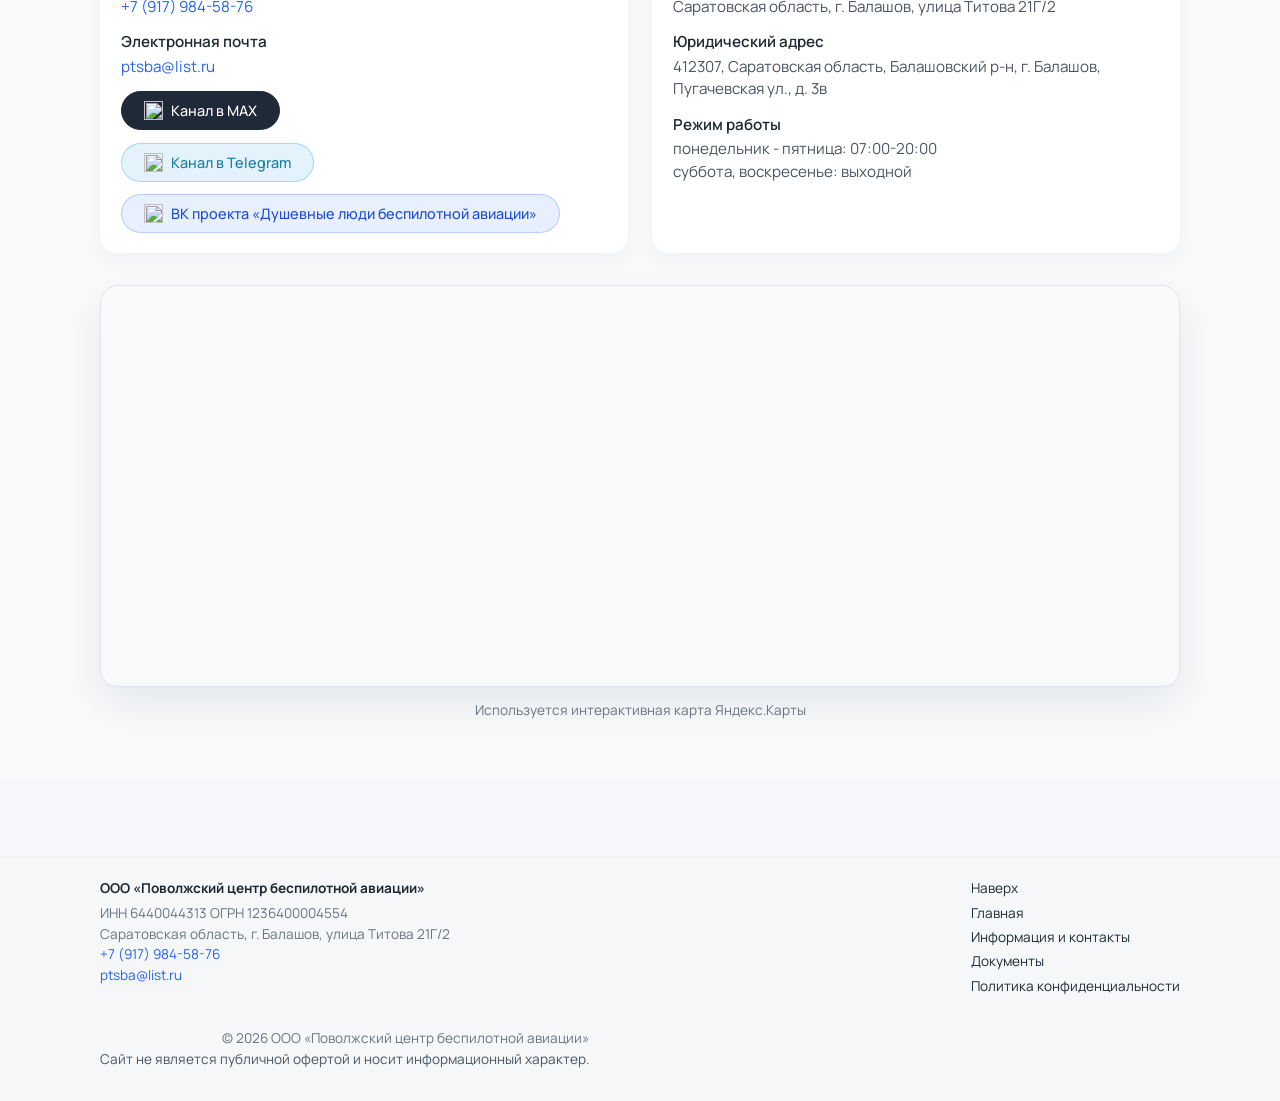
==== commit eec13ba5: "отзывы" ====
--- a/index.html
+++ b/index.html
@@ -2,30 +2,121 @@
 <html lang="ru">
 <head>
     <meta charset="UTF-8">
-    <title>Поволжский центр беспилотной авиации — обработка полей и обучение пилотов</title>
+    <title>Поволжский центр беспилотной авиации — агродроны, обучение и ремонт</title>
     <meta name="viewport" content="width=device-width, initial-scale=1, viewport-fit=cover">
-    <meta name="description"
-          content="Обработка полей агродронами, обучение пилотов с выдачей свидетельства внешнего пилота, ремонт и сервис агродронов в Поволжье.">
-
-
-    <link rel="stylesheet" href="assets/style/main.css">
-    <link rel="stylesheet" href="assets/style/layout.css">
-    <link rel="stylesheet" href="assets/style/header-footer.css">
-    <link rel="stylesheet" href="assets/style/sections.css">
-    <link rel="stylesheet" href="assets/style/hero.css">
-    <link rel="stylesheet" href="assets/style/cards.css">
+    <meta name="description" content="Обработка полей агродронами, обучение внешних пилотов, ремонт и сервис агродронов в Саратовской области и Поволжье.">
+    <meta name="robots" content="index, follow">
+    <link rel="canonical" href="https://ptsba.ru/">
+    <meta property="og:type" content="website">
+    <meta property="og:site_name" content="Поволжский центр беспилотной авиации">
+    <meta property="og:title" content="Поволжский центр беспилотной авиации — агродроны, обучение и ремонт">
+    <meta property="og:description" content="Обработка полей агродронами, обучение внешних пилотов, ремонт и сервис агродронов в Саратовской области и Поволжье.">
+    <meta property="og:url" content="https://ptsba.ru/">
+    <meta property="og:image" content="https://ptsba.ru/assets/img/hero/drone-1500.jpg">
+    <meta name="twitter:card" content="summary_large_image">
+    <meta name="twitter:title" content="Поволжский центр беспилотной авиации — агродроны, обучение и ремонт">
+    <meta name="twitter:description" content="Обработка полей агродронами, обучение внешних пилотов, ремонт и сервис агродронов в Саратовской области и Поволжье.">
+    <meta name="theme-color" content="#0f3f2e">
+    <link rel="icon" href="assets/img/logo/logo.svg" type="image/svg+xml">
+    <link rel="apple-touch-icon" href="assets/img/logo/logo300.png">
+    <link rel="preload" as="image" href="assets/img/hero/drone-1500.jpg" media="(min-width: 1001px)" fetchpriority="high">
+    <link rel="preload" as="image" href="assets/img/hero/drone-1000.jpg" media="(min-width: 751px) and (max-width: 1000px)" fetchpriority="high">
+    <link rel="preload" as="image" href="assets/img/hero/drone-800.jpg" media="(max-width: 750px)" fetchpriority="high">
+    <link rel="stylesheet" href="assets/style/site.min.css">
+
+
+
+
+
+
 
     <link rel="preconnect" href="https://fonts.googleapis.com">
     <link rel="preconnect" href="https://fonts.gstatic.com" crossorigin>
-    <link href="https://fonts.googleapis.com/css2?family=Manrope:wght@400;500;600;700&display=swap" rel="stylesheet">
+    <link rel="preload" href="https://fonts.googleapis.com/css2?family=Manrope:wght@400;500;600;700&display=swap" as="style" onload="this.onload=null;this.rel='stylesheet'">
+    <noscript><link rel="stylesheet" href="https://fonts.googleapis.com/css2?family=Manrope:wght@400;500;600;700&display=swap"></noscript>
+    <script type="application/ld+json">
+{
+        "@context": "https://schema.org",
+        "@type": "ProfessionalService",
+        "name": "Поволжский центр беспилотной авиации",
+        "url": "https://ptsba.ru/",
+        "image": "https://ptsba.ru/assets/img/hero/drone-1500.jpg",
+        "description": "Обработка полей агродронами, обучение внешних пилотов, ремонт и сервис агродронов в Саратовской области и Поволжье.",
+        "priceRange": "по запросу",
+        "telephone": [
+                "+7 917 984-58-76"
+        ],
+        "email": "ptsba@list.ru",
+        "address": {
+                "@type": "PostalAddress",
+                "addressCountry": "RU",
+                "addressRegion": "Саратовская область",
+                "addressLocality": "Балашов",
+                "streetAddress": "улица Титова, 21Г/2"
+        },
+        "areaServed": [
+                "Саратовская область",
+                "Поволжье"
+        ],
+        "openingHoursSpecification": [
+                {
+                        "@type": "OpeningHoursSpecification",
+                        "dayOfWeek": [
+                                "Monday",
+                                "Tuesday",
+                                "Wednesday",
+                                "Thursday",
+                                "Friday"
+                        ],
+                        "opens": "07:00",
+                        "closes": "20:00"
+                }
+        ],
+        "hasOfferCatalog": {
+                "@type": "OfferCatalog",
+                "name": "Услуги Поволжского центра беспилотной авиации",
+                "itemListElement": [
+                        {
+                                "@type": "Offer",
+                                "itemOffered": {
+                                        "@type": "Service",
+                                        "name": "Обработка полей агродронами",
+                                        "serviceType": "Внесение СЗР, аэросев и десикация агродронами"
+                                }
+                        },
+                        {
+                                "@type": "Offer",
+                                "itemOffered": {
+                                        "@type": "Service",
+                                        "name": "Обучение пилотов агродронов",
+                                        "serviceType": "Подготовка внешних пилотов сельскохозяйственных БАС"
+                                }
+                        },
+                        {
+                                "@type": "Offer",
+                                "itemOffered": {
+                                        "@type": "Service",
+                                        "name": "Ремонт и сервис агродронов",
+                                        "serviceType": "Диагностика, настройка и ремонт агродронов"
+                                }
+                        }
+                ]
+        },
+        "sameAs": [
+                                "https://t.me/ptsbabalashov",
+                                "https://max.ru/join/8lZ5_Gffm3tkGPWJAYpJ2B8XTpGCgx8KN9UKCOglifs",
+                                "https://vk.ru/duscevnie_lydi"
+        ]
+}
+    </script>
 </head>
 
 <body class="page">
 
 <header class="site-header">
     <div class="site-header__inner">
-        <a class="site-header__logo" href="/">
-            <img
+        <a class="site-header__logo" href="index.html">
+            <img decoding="async"
                     class="site-header__logo-img"
                     src="assets/img/logo/logo300.png"
                     srcset="
@@ -33,8 +124,10 @@
             assets/img/logo/logo500.png 2x
              "
                     alt="Поволжский центр беспилотной авиации"
-                    width="70"
+                    width="102"
                     height="70"
+                    loading="eager"
+                    fetchpriority="high"
             >
             <div class="site-header__logo-text">
                 <span class="site-header__logo-title">Поволжский центр беспилотной авиации</span>
@@ -47,60 +140,60 @@
                 ☰
             </button>
             <ul class="site-nav__list">
-                <li class="site-nav__item"><a href="#training" class="site-nav__link">Обучение</a></li>
-                <li class="site-nav__item"><a href="#services" class="site-nav__link">Услуги агродронов</a></li>
-                <li class="site-nav__item"><a href="#repair" class="site-nav__link">Ремонт</a></li>
-                <li class="site-nav__item"><a href="#project-souls" class="site-nav__link">Соцпроект</a></li>
-                <li class="site-nav__item"><a href="#cases" class="site-nav__link">Кейсы</a></li>
+                <li class="site-nav__item"><a href="index.html" class="site-nav__link">Главная</a></li>
                 <li class="site-nav__item"><a href="#contacts" class="site-nav__link">Контакты</a></li>
+                <li class="site-nav__item"><a href="pages/training.html" class="site-nav__link">Обучение</a></li>
+                <li class="site-nav__item"><a href="pages/services.html" class="site-nav__link">Услуги агродронов</a></li>
+                <li class="site-nav__item"><a href="pages/repair.html" class="site-nav__link">Ремонт</a></li>
+                <li class="site-nav__item"><a href="pages/info.html" class="site-nav__link">Информация</a></li>
+
             </ul>
         </nav>
     </div>
 </header>
 
-<main class="page-main">
+<main class="page-main page-main--home">
 
     <section class="hero" id="top">
         <div class="hero__inner container">
             <div class="hero__content">
                 <h1 class="hero__title">
-                    Обработка полей агродронами, обучение пилотов и сервис в Поволжье
+                    Обработка полей агродронами, обучение пилотов и сервис
                 </h1>
                 <p class="hero__subtitle">
                     Полный цикл работ: от внесения СЗР и аэросева до подготовки внешних пилотов и ремонта агродронов.
                 </p>
-                <div class="hero__actions">
-                    <a href="#training" class="btn hero__btn">Записаться на обучение</a>
-                    <a href="#services" class="btn hero__btn">Заказать обработку полей</a>
-                    <a href="#repair" class="btn hero__btn">Нужен ремонт дрона</a>
-                </div>
                 <ul class="hero__facts">
                     <li>Практическое обучение с реальными вылетами</li>
                     <li>Обработка полей, садов и виноградников агродронами</li>
-                    <li>Ремонт и диагностика агродронов любой сложности</li>
+                    <li>Ремонт и диагностика агродронов</li>
                 </ul>
+                <div class="hero__actions">
+                    <a href="tel:+79179845876" class="btn hero__btn">+7 (917) 984-58-76</a>
+                    <a href="#contacts" class="btn hero__btn">Все контакты</a>
+                </div>
             </div>
 
         </div>
     </section>
 
     <!-- Сервис -->
-    <section class="section section--light">
+    <section class="section section--light"  data-parallax="services">
         <div class="section__inner container">
             <header class="section__header">
                 <h2 class="section__title">Чем мы занимаемся</h2>
             </header>
 
             <div class="grid grid--3">
+
                 <article class="card card--service">
                     <h3 class="card__title">Обучение пилотов агродронов</h3>
                     <p class="card__text">
-                        Подготовка внешних пилотов с практикой на реальных полях и выдачей документов установленного образца.
+                        Подготовка внешних пилотов с практикой на реальных полях и выдачей свидетельства внешнего пилота сельскохозяйственной беспилотной авиационной системы.
                     </p>
                     <ul class="card__list">
-                        <li>Теория и практика полётов</li>
-                        <li>Работа с ПО и картами</li>
-                        <li>Экзамен и сопровождение</li>
+                        <li>Теория, безопасность и регламенты</li>
+                        <li>Практические вылеты и отработка навыков</li>
                     </ul>
                     <a href="#training" class="card__link">Подробнее об обучении →</a>
                 </article>
@@ -108,7 +201,7 @@
                 <article class="card card--service">
                     <h3 class="card__title">Обработка полей агродронами</h3>
                     <p class="card__text">
-                        Внесение СЗР и аэросев с точным дозированием и минимальной нагрузкой на почву.
+                        Внесение СЗР и аэросев с точным дозированием и минимальной нагрузкой на почву с использованием агродронов.
                     </p>
                     <ul class="card__list">
                         <li>Поля, сады, виноградники</li>
@@ -121,12 +214,13 @@
                 <article class="card card--service">
                     <h3 class="card__title">Ремонт и сервис агродронов</h3>
                     <p class="card__text">
-                        Диагностика, ремонт и плановое обслуживание агродронов с гарантией на выполненные работы.
+                        Ремонт и обслуживание агродронов, восстановление полётных батарей,
+                        диагностика неисправностей и настройка оборудования.
                     </p>
                     <ul class="card__list">
-                        <li>Диагностика и восстановление</li>
-                        <li>Работа с популярными моделями</li>
-                        <li>Гарантия на ремонт</li>
+                        <li>Предварительная оценка неисправности</li>
+                        <li>Ремонт и настройка основных узлов</li>
+                        <li>Гарантия на выполненные работы</li>
                     </ul>
                     <a href="#repair" class="card__link">Подробнее о ремонте →</a>
                 </article>
@@ -141,12 +235,12 @@
                 <div class="section__image-placeholder">
                     <picture class="section__image">
                         <source
-                                srcset="assets/img/photo/im1.jpg"
+                                srcset="assets/img/photo/training/t3.JPG"
                                 sizes="(max-width: 960px) 100vw, 42vw">
 
-                        <img
-                                src="assets/img/photo/im1.jpg"
-                                alt="Фото обучения"
+                        <img decoding="async"
+                                src="assets/img/photo/training/t3.JPG"
+                                alt="Обучение пилотов агродронов"
                                 loading="lazy"
                                 width="700"
                                 height="430">
@@ -159,12 +253,12 @@
                     Подготовим вас к работе с агродронами: от теории и техники безопасности до практических вылетов.
                 </p>
                 <ul class="section__list">
-                    <li>Сочетание теории и практики на учебном полигоне</li>
+                    <li>Сочетание теории и практики на учебном аэродроме</li>
                     <li>Освоение планирования полётов и настройки маршрутов</li>
                     <li>Подготовка к получению свидетельства внешнего пилота</li>
                 </ul>
                 <div class="section__actions">
-                    <a href="/training.html" class="btn btn--primary">Подробно об обучении...</a>
+                    <a href="pages/training.html" class="btn btn--ghost">Подробнее</a>
                     <a href="#contacts" class="btn btn--outline">Задать вопрос по обучению</a>
                 </div>
             </div>
@@ -175,34 +269,34 @@
     <section class="section" id="services">
         <div class="section__inner container section__inner--split">
             <div class="section__content">
-                <h2 class="section__title">Обработка полей, садов и виноградников агродронами</h2>
+                <h2 class="section__title">Оказание услуг по внесению средств защиты растений и аэросев</h2>
                 <p class="section__subtitle">
-                    Помогаем хозяйствам внедрять технологии точного земледелия с использованием агродронов.
+                    Выполняем внесение средств защиты растений и аэросев с использованием агродронов.
+                    Подберём формат работ под задачу и сроки хозяйства.
                 </p>
 
                 <h3 class="section__label">Преимущества</h3>
                 <ul class="section__list">
-                    <li>Высокая эффективность. Равномерное распределение средств защиты растений обеспечивает максимальную защиту культур от вредителей и болезней</li>
-                    <li>Экономия времени и ресурсов. Беспилотные агродроны позволяют осуществлять обработку полей быстро и эффективно, сокращая затраты на топливо и ресурсы</li>
+                    <li>Равномерное внесение и контроль качества выполнения работ</li>
+                    <li>Оперативный выезд и выполнение работ в оптимальные сроки</li>
                 </ul>
 
 
                 <div class="section__actions">
-                    <a href="#contacts" class="btn btn--primary">Оставить заявку</a>
-                    <a href="/services.html" class="btn btn--ghost">Подробнее...</a>
+                    <a href="#contacts" class="btn btn--primary">Контакты</a>
+                    <a href="pages/services.html" class="btn btn--ghost">Подробнее</a>
                 </div>
             </div>
             <div class="section__media">
                 <div class="section__image-placeholder">
                     <picture class="section__image">
                         <source
-                                srcset="assets/img/photo/im3.jpg 700w,
-                                assets/img/photo/im3-700.jpg 1400w"
+                                srcset="assets/img/photo/services/s3.JPG"
                                 sizes="(max-width: 960px) 100vw, 42vw">
 
-                        <img
-                                src="assets/img/photo/im3-700.jpg"
-                                alt="Фото обучения"
+                        <img decoding="async"
+                                src="assets/img/photo/services/s3.JPG"
+                                alt="Обработка полей агродроном"
                                 loading="lazy"
                                 width="700"
                                 height="430">
@@ -219,13 +313,12 @@
                 <div class="section__image-placeholder">
                     <picture class="section__image">
                         <source
-                                srcset="assets/img/photo/im2.jpg 700w,
-                                assets/img/photo/im2-700.jpg 1400w"
+                                srcset="assets/img/photo/repair/r4.JPG"
                                 sizes="(max-width: 960px) 100vw, 42vw">
 
-                        <img
-                                src="assets/img/photo/im2-700.jpg"
-                                alt="Фото обучения"
+                        <img decoding="async"
+                                src="assets/img/photo/repair/r4.JPG"
+                                alt="Ремонт и сервис агродронов"
                                 loading="lazy"
                                 width="700"
                                 height="430">
@@ -235,27 +328,28 @@
             <div class="section__content">
                 <h2 class="section__title">Ремонт и сервис агродронов</h2>
                 <p class="section__subtitle">
-                    Принимаем агродроны на диагностику, ремонт и обслуживание. Работаем с ....
+                    Ремонт и обслуживание агродронов: диагностика неисправностей,
+                    восстановление полётных батарей, настройка и проверка перед выдачей.
                 </p>
 
                 <h3 class="section__label">Что мы ремонтируем</h3>
                 <ul class="section__list">
-                    <li>Пример 1</li>
-                    <li>Пример 2</li>
-                    <li>Пример 3</li>
+                    <li>Агродроны и основные рабочие узлы</li>
+                    <li>Полётные батареи (восстановление и обслуживание)</li>
+                    <li>Силовую часть, электронику и системы внесения</li>
                 </ul>
 
                 <h3 class="section__label">Как мы работаем</h3>
                 <ol class="section__list section__list--ordered">
-                    <li>Вы описываете проблему и еще чета.</li>
-                    <li>Проводим диагностику и согласуем стоимость.</li>
-                    <li>Выполняем ремонт и что то еще делаем хз.</li>
-                    <li>И потом еще что то.</li>
+                    <li>Проводим предварительную оценку неисправности.</li>
+                    <li>Согласуем стоимость и сроки выполнения.</li>
+                    <li>Выполняем ремонт и проверку работоспособности.</li>
+                    <li>Передаём технику с гарантией на работы.</li>
                 </ol>
 
                 <div class="section__actions">
-                    <a href="#contacts" class="btn btn--primary">Оставить заявку на ремонт</a>
-                    <a href="/repair.html" class="btn btn--ghost">Подробно о сервисе...</a>
+                    <a href="#contacts" class="btn btn--primary">Контакты по ремонту</a>
+                    <a href="pages/repair.html" class="btn btn--ghost">Подробнее</a>
                 </div>
             </div>
         </div>
@@ -267,23 +361,36 @@
             <div class="section__content">
                 <h2 class="section__title">Проект «Душевные люди беспилотной авиации»</h2>
                 <p class="section__subtitle">
-                    Социальная инициатива по поддержке людей с инвалидностью и ограниченными возможностями здоровья,
-                    которые хотят освоить профессию внешнего пилота.
+                    Социальный проект для желающих с ограничениями по здоровью от 18 лет — независимо от пола и уровня подготовки.
+                    Участники проходят бесплатное обучение по профессии внешнего пилота сельскохозяйственной БАС.
                 </p>
                 <ul class="section__list">
-                    <li>Бесплатное очное обучение с упором на практику и работу с реальным оборудованием</li>
-                    <li>Программа, разработанная специалистами отрасли</li>
-                    <li>По окончании курса — статус сертифицированного оператора сельскохозяйственных дронов и возможность трудоустройства</li>
+                    <li>Очное бесплатное обучение с упором на практику и работу с оборудованием</li>
+                    <li>Программа, разработанная совместно со специалистами отрасли</li>
+                    <li>Проект реализуется при поддержке Фонда президентских грантов</li>
                 </ul>
                 <div class="section__actions">
-                    <a href="https://goo.su/6s7KTp" class="btn btn--primary" target="_blank" rel="noopener">
-                        Узнать подробнее и подать заявку
+                    <a href="pages/training.html#social-project" class="btn btn--ghost">Подробнее</a>
+                    <a href="https://vk.ru/duscevnie_lydi" class="btn btn--vk-project btn--vk-project-strong" target="_blank" rel="noopener">
+                        <img class="btn__icon" src="assets/img/icons/vk-64.png" alt="" width="24" height="24" loading="lazy" decoding="async">
+                        ВК проекта «Душевные люди беспилотной авиации»
                     </a>
                 </div>
             </div>
             <div class="section__media">
                 <div class="section__image-placeholder">
-                    <span>Не нашла фотку</span>
+                    <picture class="section__image">
+                        <source
+                                srcset="assets/img/photo/training/t7.jpg"
+                                sizes="(max-width: 960px) 100vw, 42vw">
+
+                        <img decoding="async"
+                                src="assets/img/photo/training/t7.jpg"
+                                alt="Ремонт и сервис агродронов"
+                                loading="lazy"
+                                width="700"
+                                height="430">
+                    </picture>
                 </div>
             </div>
         </div>
@@ -293,31 +400,31 @@
     <section class="section" id="cases">
         <div class="section__inner container">
             <header class="section__header">
-                <h2 class="section__title">Наш опыт и кейсы</h2>
+                <h2 class="section__title">Практический опыт</h2>
                 <p class="section__subtitle">
-                    Примеры работ и результатов для хозяйств и предприятий.
+                    Работаем с задачами, где важны точность внесения, безопасность полетов и понятный результат для хозяйства.
                 </p>
             </header>
 
             <div class="grid grid--3">
                 <article class="card card--case">
-                    <h3 class="card__title">Пример 1</h3>
+                    <h3 class="card__title">Обработка сельхозугодий</h3>
                     <p class="card__text">
-                        ГПншрагшурамошщзвромг цутосшщсшщцвтьмо ошт игщрнин пе апнг пн7 пнгр тл
+                        Выполняем внесение СЗР и аэросев агродронами с учетом культуры, площади, погодных условий и требуемой нормы расхода.
                     </p>
                 </article>
 
                 <article class="card card--case">
-                    <h3 class="card__title">Пример 2</h3>
+                    <h3 class="card__title">Подготовка пилотов</h3>
                     <p class="card__text">
-                        Пцуграг9р  78нп нр нр нпрнеапенагн шренаенпнго гшкваепнр нгршг
+                        Обучаем работе с беспилотными авиационными системами на практике: планирование полета, безопасность, настройка оборудования и разбор типовых ситуаций.
                     </p>
                 </article>
 
                 <article class="card card--case">
-                    <h3 class="card__title">Пример 3</h3>
+                    <h3 class="card__title">Сервис агродронов</h3>
                     <p class="card__text">
-                        Прцвгнв нпнг н7пенпевак щгшцрошщвоцуыукванп рцгурвгшо евукейанупр шнгпуцкрнгшцущгра
+                        Диагностируем и ремонтируем узлы агродронов, восстанавливаем аккумуляторы, настраиваем системы внесения и проверяем технику перед сезоном.
                     </p>
                 </article>
             </div>
@@ -325,111 +432,211 @@
     </section>
 
     <!-- доверие -->
-    <section class="section section--light" id="trust">
+    <section class="section section--trust" id="trust">
         <div class="section__inner container">
             <header class="section__header">
                 <h2 class="section__title">Почему нам доверяют</h2>
             </header>
 
+            <div class="trust-grid">
+                <div class="trust-block">
+                    <h3 class="trust-block__title">Открытая информация и документы</h3>
+                    <p class="trust-block__text">
+                        Работаем прозрачно и в правовом поле. Основные сведения и документы доступны на отдельной странице сайта.
+                    </p>
+                    <a href="pages/info.html" class="trust-block__link">Открытая информация и документы →</a>
+                </div>
+
+                <div class="trust-block">
+                    <h3 class="trust-block__title">Практика и понятный результат</h3>
+                    <p class="trust-block__text">
+                        В основе — практика: реальные задачи, отработка навыков и чёткие регламенты выполнения работ и обслуживания.
+                    </p>
+                </div>
+
+                <div class="trust-block">
+                    <h3 class="trust-block__title">Быстрый контакт с центром</h3>
+                    <p class="trust-block__text">
+                        Контактные данные, почта и каналы центра размещены в разделе контактов.
+                    </p>
+                </div>
+            </div>
+        </div>
+    </section>
+
+    <!-- отзывы -->
+    <section class="section section--reviews" id="reviews">
+        <div class="section__inner container">
+            <header class="section__header reviews-header">
+                <div>
+                    <h2 class="section__title">Отзывы учеников</h2>
+                </div>
+                <a class="btn btn--primary reviews-header__link"
+                   href="https://yandex.ru/maps/?text=Поволжский%20ЦБА%20Балашов%20улица%20Титова%2021Г%2F2"
+                   target="_blank"
+                   rel="noopener">
+                    Все отзывы в Яндекс Картах
+                </a>
+            </header>
+
+            <div class="reviews-carousel" data-reviews aria-label="Отзывы о Поволжском центре беспилотной авиации">
+                <div class="reviews-viewport">
+                    <div class="reviews-track" data-reviews-track>
+                <article class="review-card">
+                    <div class="review-card__top">
+                        <div class="review-card__avatar" aria-hidden="true">ТН</div>
+                        <div>
+                            <h3 class="review-card__name">Тимур Насыров</h3>
+                            <p class="review-card__meta">5 апреля · Яндекс Карты</p>
+                        </div>
+                    </div>
+                    <p class="review-card__stars" aria-label="Оценка 5 из 5">★★★★★</p>
+                    <blockquote class="review-card__text">
+                        Проходил обучение на внешнего пилота агродрона в апреле 2026 года.<br>
+                        Ребята - профессионалы своего дела. Учат теории, и дают бесценный багаж практических знаний и делятся своим реальным опытом работы в этой сфере.<br>
+                        За 6 дней обучения дали такой объём информации, который не смогли бы дать в других местах и за месяц!<br>
+                        Очень рекомендую записаться именно в ПЦБА, если хотите стать такими же профессионалами своего дела, как эти ребята!<br>
+                        Спасибо вам большое, обязательно увидимся снова!
+                    </blockquote>
+                </article>
+
+                <article class="review-card">
+                    <div class="review-card__top">
+                        <div class="review-card__avatar" aria-hidden="true">ЛЯ</div>
+                        <div>
+                            <h3 class="review-card__name">Лариса Яковлевна</h3>
+                            <p class="review-card__meta">27 апреля · Яндекс Карты</p>
+                        </div>
+                    </div>
+                    <p class="review-card__stars" aria-label="Оценка 5 из 5">★★★★★</p>
+                    <blockquote class="review-card__text">
+                        В апреле 2026 года наша команда ООО «Мока Агро» прошли обучение в учебном центре ПЦБА. Хочется выразить огромную благодарность всему коллективу за этот опыт!<br>
+                        Преподаватели здесь — просто золото. Видно, что они искренне любят своё дело и с большим желанием передают знания нам, ученикам. Вся программа обучения была выстроена очень грамотно, благодаря чему материал усваивался легко и непринужденно. Отдельно отмечу, что каждый педагог находил индивидуальный подход к каждому ученику. Атмосфера в группе сложилась невероятная: уже в первый день обучения мы все сплотились и стали как одна семья.<br>
+                        Отдельная благодарность Олегу Николаевичу за возможность отучиться по новому направлению!!! И, конечно, хочется поблагодарить Сергея и Алексея за поддержку и веру в нас на сдаче экзаменов 🙏<br>
+                        Рекомендую ПЦБА всем, кто хочет отучиться на внешнего пилота в приятной и профессиональной обстановке!
+                    </blockquote>
+                </article>
+
+                <article class="review-card">
+                    <div class="review-card__top">
+                        <div class="review-card__avatar" aria-hidden="true">ЛГ</div>
+                        <div>
+                            <h3 class="review-card__name">Леонид Г.</h3>
+                            <p class="review-card__meta">26 октября 2025 · Яндекс Карты</p>
+                        </div>
+                    </div>
+                    <p class="review-card__stars" aria-label="Оценка 5 из 5">★★★★★</p>
+                    <blockquote class="review-card__text">
+                        Проходил обучение в Поволжском ЦБА, остался полностью доволен и обучением, и отношением организаторов к своему делу. Ребята выкладываются на 200%, дают очень много полезной информации, касающейся всех сторон работы агродронами, и не только учат, но и вдохновляют своим примером. Всё объясняют и показывают максимально подробно, детально, отвечают на все вопросы. Не бросают своих учеников, всегда на связи и готовы помочь. Отсюда не хочется уезжать, и я уверен, что вернусь сюда за новыми знаниями и навыками. От всей души рекомендую учиться дроноводству и повышать квалификацию в ПЦБА!
+                    </blockquote>
+                </article>
+
+                <article class="review-card">
+                    <div class="review-card__top">
+                        <div class="review-card__avatar" aria-hidden="true">НП</div>
+                        <div>
+                            <h3 class="review-card__name">Наталья П.</h3>
+                            <p class="review-card__meta">27 октября 2025 · Яндекс Карты</p>
+                        </div>
+                    </div>
+                    <p class="review-card__stars" aria-label="Оценка 5 из 5">★★★★★</p>
+                    <blockquote class="review-card__text">
+                        В ЦБА очень основательно и с полной самоотдачей подходят к обучению. Информации дают очень много и в концентрированном режиме. Не было ни одного вопроса, на который они не смогли бы ответить, исходя из своего опыта и знаний, хотя в группе были очень сильные и опытные ученики. Атмосфера максимально дружелюбная, и преподаватели внимательно относятся ко всем ученикам. Это место, куда хочется вернуться.
+                    </blockquote>
+                </article>
+
+                <article class="review-card">
+                    <div class="review-card__top">
+                        <div class="review-card__avatar" aria-hidden="true">ПЧ</div>
+                        <div>
+                            <h3 class="review-card__name">Павел Ч.</h3>
+                            <p class="review-card__meta">29 января 2025 · Яндекс Карты</p>
+                        </div>
+                    </div>
+                    <p class="review-card__stars" aria-label="Оценка 5 из 5">★★★★★</p>
+                    <blockquote class="review-card__text">
+                        После прохождения обучения остались только положительные впечатления. Команде преподавателей отдельный респект, все максимально доходчиво и понятно объяснили. Все пошупали, разобрали, посмотрели, полетали. Рекомендую!
+                    </blockquote>
+                </article>
+                    </div>
+                    <button class="reviews-arrow" type="button" data-reviews-prev aria-label="Предыдущий отзыв">‹</button>
+                    <button class="reviews-arrow" type="button" data-reviews-next aria-label="Следующий отзыв">›</button>
+                </div>
+                <div class="reviews-controls" aria-label="Переключение отзывов">
+                    <div class="reviews-dots" data-reviews-dots></div>
+                    <span class="reviews-count" data-reviews-count>1 / 5</span>
+                </div>
+            </div>
+        </div>
+    </section>
+
+    <!-- контакты -->
+    <section class="section section--light" id="contacts">
+        <div class="container">
+            <div class="section__header">
+                <h2 class="section__title">Контакты</h2>
+            </div>
             <div class="grid grid--2">
-                <div class="trust-block">
-                    <h3 class="trust-block__title">Официальный учебный центр</h3>
-                    <p class="trust-block__text">
-                        Мы работаем в правовом поле и соблюдаем требования к образовательной и производственной
-                        деятельности. Вся открытая информация и документы размещены на отдельной странице сайта.
-                    </p>
-                    <a href="/info.html" class="trust-block__link">Открытая информация и документы →</a>
-                </div>
-
-                <div class="trust-block">
-                    <h3 class="trust-block__title">Практика и реальный результат</h3>
-                    <p class="trust-block__text">
-                        Обучение и услуги строятся вокруг практики: реальные поля, реальные задачи, реальный опыт
-                        работы с агродронами.
-                    </p>
-                </div>
-            </div>
-        </div>
-    </section>
-
-    <!-- контакты -->
-    <section class="section section--contacts" id="contacts">
-        <div class="section__inner container section__inner--split">
-            <div class="section__content">
-                <h2 class="section__title">Связаться с нами</h2>
-                <p class="section__subtitle">
-                    Расскажите, что вам нужно: обучение, обработка полей или ремонт дрона. Мы подберём решение.
-                </p>
-
-                <div class="contacts">
-                    <div class="contacts__item">
-                        <h3 class="contacts__label">Телефон</h3>
-                        <!-- ПОДСТАВЬ СВОИ НОМЕРА -->
-                        <p class="contacts__value">
-                            <a href="tel:+7XXXXXXXXXX">+7 (XXX) XXX-XX-XX</a><br>
-                            <a href="tel:+7YYYYYYYYYY">+7 (YYY) YYY-YY-YY</a>
-                        </p>
-                    </div>
-
-                    <div class="contacts__item">
-                        <h3 class="contacts__label">Электронная почта</h3>
-                        <p class="contacts__value">
-                            <a href="mailto:info@example.com">info@example.com</a>
-                        </p>
-                    </div>
-
-                    <div class="contacts__item">
-                        <h3 class="contacts__label">Адрес</h3>
-                        <p class="contacts__value">
-                            Адрес учебного центра и площадки для полётов. <br>
-                            <!-- Подставь реальный адрес -->
-                        </p>
-                    </div>
-
-                    <div class="contacts__item">
-                        <h3 class="contacts__label">Мессенджеры</h3>
-                        <p class="contacts__value">
-                            Telegram / WhatsApp: <a href="#">ссылка на чат или бота</a>
-                        </p>
-                    </div>
-                </div>
-            </div>
-
-            <div class="section__media">
-                <form class="contact-form">
-                    <h3 class="contact-form__title">Оставить заявку</h3>
-                    <label class="contact-form__field">
-                        <span class="contact-form__label">Ваше имя</span>
-                        <input type="text" name="name" required>
-                    </label>
-                    <label class="contact-form__field">
-                        <span class="contact-form__label">Телефон</span>
-                        <input type="tel" name="phone" required>
-                    </label>
-                    <label class="contact-form__field">
-                        <span class="contact-form__label">Что вас интересует?</span>
-                        <select name="topic">
-                            <option value="training">Обучение</option>
-                            <option value="services">Обработка полей</option>
-                            <option value="repair">Ремонт дрона</option>
-                            <option value="other">Другое</option>
-                        </select>
-                    </label>
-                    <label class="contact-form__field">
-                        <span class="contact-form__label">Комментарий</span>
-                        <textarea name="message" rows="4"></textarea>
-                    </label>
-
-                    <label class="contact-form__checkbox">
-                        <input type="checkbox" name="agree" required>
-                        <span>Я даю согласие на обработку персональных данных.</span>
-                    </label>
-
-                    <button type="submit" class="btn btn--primary contact-form__submit">
-                        Отправить заявку
-                    </button>
-                </form>
-            </div>
+                <div class="card">
+                    <h3 class="card__title">Контактные данные</h3>
+                    <div class="contacts">
+                        <div class="contacts__item">
+                            <h4 class="contacts__label">Телефоны</h4>
+                            <p class="contacts__value"><a href="tel:+79179845876">+7 (917) 984-58-76</a>
+                            </p>
+                        </div>
+                        <div class="contacts__item">
+                            <h4 class="contacts__label">Электронная почта</h4>
+                            <p class="contacts__value"><a href="mailto:ptsba@list.ru">ptsba@list.ru</a></p>
+                        </div>
+                        <div class="contacts__item">
+                            <p class="contacts__value">
+                                <a class="btn btn--max-channel" href="https://max.ru/join/8lZ5_Gffm3tkGPWJAYpJ2B8XTpGCgx8KN9UKCOglifs" target="_blank" rel="noopener">
+                                    <img class="btn__icon" src="assets/img/icons/max-64.png" alt="" width="24" height="24" loading="lazy" decoding="async">
+                                    Канал в MAX
+                                </a>
+                            </p>
+                        </div>
+                        <div class="contacts__item">
+                            <p class="contacts__value">
+                                <a class="btn btn--telegram-channel" href="https://t.me/ptsbabalashov" target="_blank" rel="noopener">
+                                    <img class="btn__icon" src="assets/img/icons/tg-64.png" alt="" width="24" height="24" loading="lazy" decoding="async">
+                                    Канал в Telegram
+                                </a>
+                            </p>
+                        </div>
+                        <div class="contacts__item">
+                            <p class="contacts__value">
+                                <a class="btn btn--vk-project" href="https://vk.ru/duscevnie_lydi" target="_blank" rel="noopener">
+                                    <img class="btn__icon" src="assets/img/icons/vk-64.png" alt="" width="24" height="24" loading="lazy" decoding="async">
+                                    ВК проекта «Душевные люди беспилотной авиации»
+                                </a>
+                            </p>
+                        </div>
+                    </div>
+                </div>
+                <div class="card">
+                    <h3 class="card__title">Адрес и режим работы</h3>
+                    <div class="contacts">
+                        <div class="contacts__item">
+                            <h4 class="contacts__label">Фактический адрес</h4>
+                            <p class="contacts__value">Саратовская область, г. Балашов, улица Титова 21Г/2</p>
+                        </div>
+                        <div class="contacts__item">
+                            <h4 class="contacts__label">Юридический адрес</h4>
+                            <p class="contacts__value">412307, Саратовская область, Балашовский р-н, г. Балашов, Пугачевская ул., д. 3в</p>
+                        </div>
+                        <div class="contacts__item">
+                            <h4 class="contacts__label">Режим работы</h4>
+                            <p class="contacts__value">понедельник - пятница: 07:00-20:00<br>суббота, воскресенье: выходной</p>
+                        </div>
+                    </div>
+                </div>
+            </div>
+            <div class="map-container">
+                <iframe class="map-iframe" src="https://yandex.ru/map-widget/v1/?mode=search&amp;text=Поволжский%20ЦБА%2C%20Балашов%2C%20улица%20Титова%2021Г%2F2&amp;z=17" allowfullscreen="" loading="lazy" title="Карта с расположением офиса Поволжского центра беспилотной авиации"></iframe>
+            </div>
+            <p class="map-note">Используется интерактивная карта Яндекс.Карты</p>
         </div>
     </section>
 
@@ -438,48 +645,27 @@
 <footer class="site-footer">
     <div class="site-footer__inner container">
         <div class="site-footer__left">
-            <p class="site-footer__title">
-                Поволжский центр беспилотной авиации
-            </p>
-            <p class="site-footer__text">
-                Обработка полей агродронами, обучение пилотов и сервис.
-            </p>
+            <p class="site-footer__title">ООО «Поволжский центр беспилотной авиации»</p>
+            <p class="site-footer__text">ИНН 6440044313 ОГРН 1236400004554<br>Саратовская область, г. Балашов, улица Титова 21Г/2<br><a href="tel:+79179845876">+7 (917) 984-58-76</a><br><a href="mailto:ptsba@list.ru">ptsba@list.ru</a></p>
         </div>
         <div class="site-footer__middle">
             <ul class="site-footer__nav">
                 <li><a href="#top">Наверх</a></li>
-                <li><a href="/info.html">Открытая информация</a></li>
-                <li><a href="/policy.html">Политика конфиденциальности</a></li>
+                <li><a href="index.html">Главная</a></li>
+                <li><a href="pages/info.html">Информация и контакты</a></li>
+                <li><a href="pages/education-info.html">Документы</a></li>
+                <li><a href="pages/policy.html">Политика конфиденциальности</a></li>
             </ul>
         </div>
         <div class="site-footer__right">
-            <p class="site-footer__copy">
-                © <span id="js-year">2025</span> Поволжский центр беспилотной авиации
-            </p>
+            <p class="site-footer__copy">© <span id="js-year">2026</span> ООО «Поволжский центр беспилотной авиации»</p>
+            <p class="site-footer__disclaimer">Сайт не является публичной офертой и носит информационный характер.</p>
         </div>
     </div>
-
-    <script>
-        // Обновление года в футере
-        (function () {
-            var y = new Date().getFullYear();
-            var el = document.getElementById('js-year');
-            if (el) el.textContent = y;
-        })();
-
-        // Простейший тоггл-меню для мобилок
-        (function () {
-            var toggle = document.querySelector('.site-nav__toggle');
-            var list = document.querySelector('.site-nav__list');
-            if (!toggle || !list) return;
-            toggle.addEventListener('click', function () {
-                var expanded = toggle.getAttribute('aria-expanded') === 'true';
-                toggle.setAttribute('aria-expanded', String(!expanded));
-                list.classList.toggle('site-nav__list--open');
-            });
-        })();
-    </script>
+    <script defer src="assets/js/app.min.js"></script>
 </footer>
 
 </body>
 </html>
+
+
